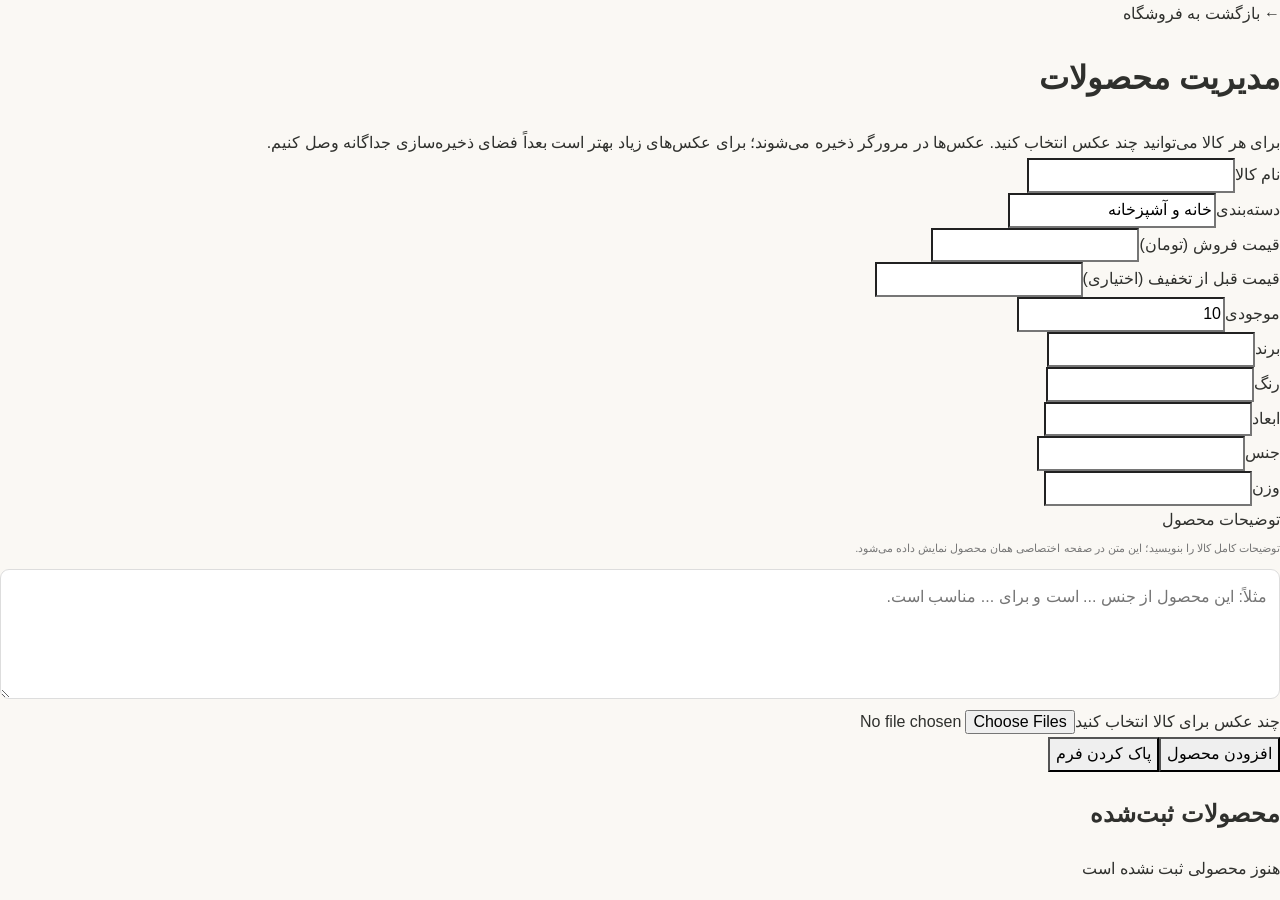
==== admin.html @ d9f8cd6d "Add files via upload" ====
<!doctype html><html lang="fa" dir="rtl"><head><meta charset="utf-8"><meta name="viewport" content="width=device-width,initial-scale=1"><title>مدیریت فروشگاه باران</title><link rel="stylesheet" href="style.css"></head><body><div class="admin-wrap"><div class="admin-card"><a href="index.html">← بازگشت به فروشگاه</a><h1>مدیریت محصولات</h1><div class="note">برای هر کالا می‌توانید چند عکس انتخاب کنید. عکس‌ها در مرورگر ذخیره می‌شوند؛ برای عکس‌های زیاد بهتر است بعداً فضای ذخیره‌سازی جداگانه وصل کنیم.</div><div class="form-grid"><div><label>نام کالا</label><input id="name"></div><div><label>دسته‌بندی</label><input id="cat" value="خانه و آشپزخانه"></div><div><label>قیمت فروش (تومان)</label><input id="price" inputmode="numeric"></div><div><label>قیمت قبل از تخفیف (اختیاری)</label><input id="oldPrice" inputmode="numeric"></div><div><label>موجودی</label><input id="stock" type="number" value="10"></div><div><label>برند</label><input id="brand"></div><div><label>رنگ</label><input id="color"></div><div><label>ابعاد</label><input id="dimensions"></div><div><label>جنس</label><input id="material"></div><div><label>وزن</label><input id="weight"></div></div><label>توضیحات محصول</label><div class="admin-help">توضیحات کامل کالا را بنویسید؛ این متن در صفحه اختصاصی همان محصول نمایش داده می‌شود.</div><textarea id="description" class="admin-textarea" placeholder="مثلاً: این محصول از جنس ... است و برای ... مناسب است."></textarea><label>چند عکس برای کالا انتخاب کنید</label><input id="images" type="file" accept="image/*" multiple onchange="previewImages()"><div id="preview" class="thumbs"></div><div class="admin-actions"><button class="admin-btn" onclick="addProduct()">افزودن محصول</button><button class="admin-btn secondary" onclick="clearForm()">پاک کردن فرم</button></div></div><div class="admin-card" style="margin-top:20px"><h2>محصولات ثبت‌شده</h2><div id="list" class="admin-list"></div></div></div><script>
const API_URL='https://baranplusss-api.ebtesamjaderani.workers.dev';
const API_VERSION='?v=20260917';
let products=[]; let selectedImages=[];
function apiProduct(x){return {id:x.id,name:x.name||'',cat:x.category||x.cat||'خانه و آشپزخانه',price:x.price||0,oldPrice:x.old_price||x.oldPrice||0,stock:Number(x.stock||0),brand:x.brand||'',color:x.color||'',dimensions:x.dimensions||'',material:x.material||'',weight:x.weight||'',description:x.description||'',images:Array.isArray(x.images)?x.images:(typeof x.images==='string'&&x.images?(()=>{try{return JSON.parse(x.images)}catch(e){return []}})():[])} }
async function loadProducts(){try{const r=await fetch(API_URL+'/api/products'+API_VERSION,{cache:'no-store'});const d=await r.json();if(!r.ok||!d.success)throw new Error(d.message||('HTTP '+r.status));products=(d.products||[]).map(apiProduct);renderList()}catch(e){products=JSON.parse(localStorage.getItem('baran_products')||'[]');renderList();alert('ارتباط با دیتابیس برقرار نشد؛ فعلاً اطلاعات محلی نمایش داده شد.')}}
function readFiles(files){selectedImages=[];let ps=[...files].map(f=>new Promise(r=>{let x=new FileReader();x.onload=()=>r(x.result);x.readAsDataURL(f)}));Promise.all(ps).then(a=>{selectedImages=a;previewImages()})}
function previewImages(){let files=document.querySelector('#images').files;if(files.length)readFiles(files);else document.querySelector('#preview').innerHTML=selectedImages.map(x=>`<img src="${x}" style="width:70px;height:70px;object-fit:contain;background:#f5f2ef;border-radius:8px">`).join('')}
async function addProduct(){let name=document.querySelector('#name').value.trim(),price=document.querySelector('#price').value.trim(),stock=document.querySelector('#stock').value;if(!name||!price)return alert('نام و قیمت را وارد کنید');let p={name,category:document.querySelector('#cat').value||'خانه و آشپزخانه',price,old_price:document.querySelector('#oldPrice').value,stock:Number(stock||0),brand:document.querySelector('#brand').value,color:document.querySelector('#color').value,dimensions:document.querySelector('#dimensions').value,material:document.querySelector('#material').value,weight:document.querySelector('#weight').value,description:document.querySelector('#description').value,images:selectedImages};try{const r=await fetch(API_URL+'/api/products'+API_VERSION,{method:'POST',cache:'no-store',headers:{'Content-Type':'application/json'},body:JSON.stringify(p)});const d=await r.json();if(!d.success)throw new Error(d.message||'خطا');clearForm();await loadProducts();alert('محصول با موفقیت در دیتابیس ذخیره شد')}catch(e){alert('ذخیره در دیتابیس انجام نشد: '+e.message)}}
function clearForm(){document.querySelectorAll('input,textarea').forEach(x=>{if(x.id!=='cat'&&x.id!=='stock'&&x.type!=='file')x.value=''});document.querySelector('#cat').value='خانه و آشپزخانه';document.querySelector('#stock').value=10;document.querySelector('#images').value='';selectedImages=[];document.querySelector('#preview').innerHTML=''}
function del(i){alert('حذف دائمی از دیتابیس را در مرحله مدیریت سفارش‌ها اضافه می‌کنیم. فعلاً محصول را حذف نکنید.')}
function renderList(){document.querySelector('#list').innerHTML=products.length?products.map((p,i)=>`<div class="admin-item"><div class="admin-item-info"><div class="admin-thumb">${p.images?.[0]?`<img src="${p.images[0]}">`:(p.emoji||'🛍️')}</div><div><b>${p.name}</b><br><small>${p.price} تومان · ${p.images?.length||0} عکس</small></div></div><button class="admin-btn danger" onclick="del(${i})">حذف</button></div>`).join(''):'هنوز محصولی ثبت نشده است'}
loadProducts();
</script>
</body></html>
---- style.css ----
*{box-sizing:border-box}html{scroll-behavior:smooth}body{margin:0;font-family:Tahoma,Arial,sans-serif;background:#faf8f4;color:#2f302d;line-height:1.8}button,input,textarea,select{font:inherit}button{cursor:pointer}a{text-decoration:none;color:inherit}.site-header{background:#fff;border-bottom:1px solid #e9e3da;position:sticky;top:0;z-index:20}.topline{background:#34352f;color:#fff;padding:7px 5%;display:flex;justify-content:space-between;font-size:12px}.shipping-top{display:flex;align-items:center;gap:12px;white-space:nowrap}.top-sep{opacity:.5}.header-main{max-width:1250px;margin:auto;padding:15px 24px;display:flex;align-items:center;gap:24px}.logo{display:flex;align-items:center;gap:10px;min-width:205px}.brand-logo{width:64px;height:64px;object-fit:cover;border-radius:50%;background:#fff;flex:0 0 64px}.logo-caption strong{display:block;font-size:20px;letter-spacing:.3px}.logo-caption small{display:block;color:#8b8175;font-size:11px}.person-icon,.cart-icon{width:28px;height:28px;border-radius:9px;display:grid;place-items:center;background:#f2ece4}.person-icon svg,.cart-icon svg{width:17px;height:17px;fill:none;stroke:#5e5a54;stroke-width:1.7;stroke-linecap:round;stroke-linejoin:round}.search{display:flex;flex:1;max-width:570px;background:#f5f2ed;border:1px solid #e4ddd3;border-radius:13px;overflow:hidden}.search input{flex:1;border:0;background:transparent;padding:11px 14px;outline:none}.search button{border:0;background:#b88755;color:#fff;padding:0 20px}.head-actions{display:flex;gap:8px}.account,.cart{border:1px solid #ded7ce;background:#fff;border-radius:11px;padding:9px 12px;color:#383832;display:flex;align-items:center;gap:7px}.account:hover,.cart:hover{border-color:#b88755}.count{background:#b88755;color:#fff;border-radius:50%;min-width:22px;height:22px;display:grid;place-items:center;font-size:11px}.main-nav{max-width:1250px;margin:auto;padding:0 24px 12px;display:flex;gap:24px;font-size:13px;color:#66635d}.main-nav a:hover{color:#9a693b}.hero-wrap{padding:28px 24px}.hero{max-width:1200px;margin:auto;min-height:330px;border-radius:25px;background:linear-gradient(120deg,#eee7dc,#f7f4ef);display:flex;align-items:center;justify-content:space-between;padding:45px 65px;overflow:hidden}.hero-copy{max-width:650px}.eyebrow,.heading span,.promo-card span{color:#9a693b;font-size:13px;font-weight:bold}.hero h1{font-size:38px;line-height:1.45;margin:8px 0 12px;color:#34342f}.hero h1 b{font-weight:800}.hero p{color:#706d67}.primary,.add{display:inline-block;border:0;border-radius:10px;background:#34352f;color:#fff;padding:11px 20px}.primary:hover,.add:hover{background:#9a693b}.hero-visual{width:330px;height:250px;display:grid;place-items:center}.hero-circle{width:215px;height:215px;border-radius:50%;background:#e1d3c2;display:grid;place-items:center;font-size:70px;position:relative;box-shadow:0 15px 40px #00000010}.hero-circle span{position:absolute;bottom:28px;font-size:18px;font-weight:bold;letter-spacing:4px;color:#655b50}.section{max-width:1200px;margin:0 auto;padding:35px 24px}.heading{display:flex;justify-content:space-between;align-items:end;margin-bottom:18px}.heading h2{margin:2px 0;font-size:26px}.heading>a,.view-all{color:#9a693b;border:0;background:none}.cat-grid{display:grid;grid-template-columns:repeat(7,1fr);gap:12px}.cat-grid button{background:#fff;border:1px solid #e9e2d9;border-radius:15px;padding:18px 8px;display:flex;flex-direction:column;align-items:center;gap:6px}.cat-grid button:hover{transform:translateY(-2px);border-color:#c6a27f}.cat-grid i{font-style:normal;font-size:28px}.cat-grid b{font-size:12px}.promo{display:grid;grid-template-columns:1fr 1fr;gap:16px}.promo-card{border-radius:20px;padding:25px 28px;display:flex;justify-content:space-between;align-items:center;min-height:155px}.promo-card.dark{background:#3b3c35;color:#fff}.promo-card.light{background:#e7dfd3}.promo-card h2{margin:4px 0;font-size:21px}.promo-card p{font-size:13px;margin:3px 0 8px}.promo-card a{font-size:13px;font-weight:bold}.promo-icon{font-size:55px}.toolbar{display:flex;justify-content:space-between;align-items:center;background:#fff;border:1px solid #eee7de;border-radius:13px;padding:10px 14px;margin-bottom:16px;font-size:12px;color:#777}.toolbar button{border:0;background:transparent;color:#777;margin-right:8px}.products{display:grid;grid-template-columns:repeat(4,1fr);gap:17px}.product{background:#fff;border:1px solid #eee7de;border-radius:16px;overflow:hidden;transition:.2s}.product:hover{transform:translateY(-3px);box-shadow:0 12px 30px #0000000c}.pic{height:245px;background:#f6f3ee;position:relative;display:grid;place-items:center;overflow:hidden}.pic img{width:100%;height:100%;object-fit:contain}.pic-fallback{font-size:75px}.badge{position:absolute;top:11px;right:11px;background:#34352f;color:#fff;border-radius:8px;padding:3px 8px;font-size:10px;z-index:2}.heart{position:absolute;left:10px;top:10px;border:0;background:#fff;border-radius:50%;width:34px;height:34px;z-index:2;font-size:20px;color:#777}.dots{position:absolute;bottom:8px;left:50%;transform:translateX(-50%);display:flex;gap:4px}.dots i{width:6px;height:6px;border-radius:50%;background:#ccc}.dots i.active{background:#8c6a4b}.product-body{padding:13px}.product-cat{font-size:10px;color:#9a693b}.product h3{font-size:15px;margin:4px 0 8px;white-space:nowrap;overflow:hidden;text-overflow:ellipsis}.price-row{display:flex;align-items:center;justify-content:space-between;gap:8px}.price{font-size:17px;font-weight:bold}.price small,.old-price{font-size:10px;font-weight:normal;color:#777}.old-price{text-decoration:line-through}.discount{background:#eee5da;color:#765333;border-radius:7px;padding:2px 7px;font-size:11px}.stock{font-size:10px;color:#6d7a65;margin:4px 0 8px}.product .add{width:100%;padding:9px;font-size:12px}.empty-products{grid-column:1/-1;background:#fff;border:1px dashed #d9d0c5;padding:35px;text-align:center;border-radius:15px}.trust-strip{display:grid;grid-template-columns:repeat(4,1fr);gap:12px}.trust-strip>div{background:#fff;border:1px solid #eee7de;border-radius:14px;padding:15px;display:grid;grid-template-columns:38px 1fr;column-gap:8px}.trust-strip span{grid-row:1/3;font-size:24px}.trust-strip small{color:#888;font-size:10px}.shipping-grid{display:grid;grid-template-columns:repeat(3,1fr);gap:15px}.shipping-grid>div{background:#fff;border:1px solid #eee7de;border-radius:14px;padding:18px}.shipping-grid b,.shipping-grid small{display:block}.shipping-grid small{color:#777;font-size:12px}footer{background:#34352f;color:#fff;padding:45px max(24px,calc((100% - 1200px)/2));display:grid;grid-template-columns:1.5fr 1fr 1.3fr 1fr;gap:35px}footer .logo-caption small{color:#c8c0b5}footer p,footer a{font-size:12px;color:#d5d0c8}footer h3{font-size:15px;margin-top:0}.trust #enamad-seal{background:#fff;border-radius:10px;padding:8px;display:inline-block}.trust #enamad-seal img{width:100px;height:auto;display:block}.modal{position:fixed;inset:0;background:#0008;display:none;align-items:center;justify-content:center;padding:18px;z-index:100}.modal.open{display:flex}.modal-card{background:#fff;border-radius:18px;width:min(820px,100%);max-height:90vh;overflow:auto;padding:25px;position:relative}.close{position:absolute;left:16px;top:14px;border:0;background:#f2eee8;width:34px;height:34px;border-radius:50%}.account-form,.checkout-form{width:min(470px,100%)}.account-form input,.checkout-form input,.checkout-form textarea,.checkout-form select{display:block;width:100%;border:1px solid #ddd5cb;border-radius:10px;padding:10px;margin:9px 0;outline:none}.account-form button:not(.close),.checkout-form button:not(.close){width:100%;border:0;background:#34352f;color:#fff;border-radius:10px;padding:11px;margin-top:6px}.account-note{font-size:11px;color:#777}.cart-item{display:flex;justify-content:space-between;align-items:center;border-bottom:1px solid #eee;padding:12px 0}.qty button{border:1px solid #ddd;background:#fff;border-radius:6px}.cart-total{font-weight:bold;margin:18px 0}.product-detail-card{width:100%;background:#fff;border:1px solid #eee7de;border-radius:18px;padding:28px;box-shadow:0 8px 28px #00000008}.detail-grid{display:grid;grid-template-columns:minmax(0,1.08fr) minmax(0,1fr);gap:35px;align-items:start}.gallery-main{height:430px;background:#f6f3ee;border-radius:15px;display:grid;place-items:center;position:relative;overflow:hidden}.gallery-main img{max-width:100%;max-height:100%;object-fit:contain}.gallery-arrow{background:#fff;box-shadow:0 4px 14px #0002;color:#34352f;font-size:22px;display:grid;place-items:center}.product-detail-card h1{word-break:break-word}.product-detail-card .price-row{align-items:flex-start}.product-detail-card hr{border:0;border-top:1px solid #e7e0d7;margin:10px 0}.product-detail-card .add{cursor:pointer}.product-detail-card .add:disabled{opacity:.5;cursor:not-allowed}.back-link{color:#9a693b;font-size:13px}.cart-layout{display:grid;grid-template-columns:minmax(0,1.5fr) minmax(280px,.7fr);gap:20px}.cart-list{display:flex;flex-direction:column;gap:12px}.cart-card{background:#fff;border:1px solid #eee7de;border-radius:16px;padding:14px;display:grid;grid-template-columns:150px 1fr;gap:18px}.cart-photo{height:150px;background:#f6f3ee;border-radius:12px;display:grid;place-items:center;overflow:hidden}.cart-photo img{width:100%;height:100%;object-fit:contain}.cart-photo span{font-size:55px}.cart-info h2{font-size:17px;margin:3px 0 7px}.cart-price{font-weight:bold;font-size:16px;margin-bottom:12px}.qty{display:flex;align-items:center;gap:14px}.qty button{width:30px;height:30px;border:1px solid #ddd5cb;background:#fff;border-radius:7px}.remove-btn{border:0;background:none;color:#9a5f4d;font-size:11px;padding:8px 0}.cart-summary{background:#fff;border:1px solid #eee7de;border-radius:16px;padding:20px;height:max-content;position:sticky;top:120px}.cart-summary>div{display:flex;justify-content:space-between;padding:12px 0;border-bottom:1px solid #eee7de;font-size:13px}.cart-summary .summary-total{font-size:16px;border-bottom:0}.checkout-btn{width:100%;margin-top:10px}.cart-summary p{font-size:11px;color:#777}.cart-empty{background:#fff;border:1px solid #eee7de;border-radius:18px;text-align:center;padding:55px 20px}.cart-empty-icon{font-size:55px;margin-bottom:8px}.toast{display:none;position:fixed;bottom:20px;right:20px;background:#34352f;color:#fff;padding:11px 17px;border-radius:10px;z-index:200;font-size:12px}
@media(max-width:900px){.header-main{flex-wrap:wrap}.search{order:3;max-width:none;flex-basis:100%}.cat-grid{grid-template-columns:repeat(4,1fr)}.products{grid-template-columns:repeat(3,1fr)}footer{grid-template-columns:1fr 1fr}.hero{padding:35px}.hero-visual{width:250px}}
@media(max-width:600px){.cart-layout{grid-template-columns:1fr}.cart-summary{position:static}.cart-card{grid-template-columns:95px 1fr;gap:12px}.cart-photo{height:95px}.cart-info h2{font-size:14px}.cart-price{font-size:14px}.cart-page{padding-top:25px}.product-detail-card{padding:16px;border-radius:14px}.detail-grid{grid-template-columns:1fr;gap:20px}.gallery-main{height:300px}.product-detail-card h1{font-size:22px!important}.product-detail-card .price{font-size:20px!important}.topline{display:none}.header-main{padding:12px 14px}.logo{min-width:0}.logo-caption strong{font-size:18px}.logo-caption small{font-size:9px}.head-actions{margin-right:auto}.account span:last-child,.cart span:not(.cart-icon){display:none}.main-nav{overflow:auto;white-space:nowrap;padding:0 14px 10px;gap:18px}.hero-wrap{padding:14px}.hero{padding:28px 20px;min-height:280px}.hero h1{font-size:27px}.hero-visual{display:none}.section{padding:28px 14px}.cat-grid{grid-template-columns:repeat(3,1fr)}.promo{grid-template-columns:1fr}.products{grid-template-columns:repeat(2,1fr);gap:10px}.pic{height:180px}.product-body{padding:10px}.product h3{font-size:13px}.price{font-size:14px}.trust-strip{grid-template-columns:1fr 1fr}.shipping-grid{grid-template-columns:1fr}footer{grid-template-columns:1fr;padding:35px 20px}}

.description-box{background:#fff;border:1px solid #eee7de;border-radius:14px;padding:18px 20px;margin:18px 0 12px;line-height:2;font-size:13px}.description-box h2{font-size:18px;margin:0 0 8px;color:#34352f}.description-box p{margin:0;color:#5f5b55;white-space:pre-line}.specs-box{background:#faf8f4;border-radius:14px;padding:18px 20px;margin:12px 0 20px}.specs-box h2{font-size:18px;margin:0 0 10px}.spec-row{display:flex;justify-content:space-between;gap:20px;padding:7px 0;border-bottom:1px solid #e9e1d7;font-size:12px}.spec-row:last-child{border-bottom:0}.spec-row span:first-child{color:#777}.spec-row span:last-child{font-weight:bold}.admin-help{font-size:11px;color:#777;margin:4px 0 10px}.admin-textarea{width:100%;min-height:130px;border:1px solid #ddd;border-radius:9px;padding:12px;line-height:1.9;resize:vertical}

/* Cross-browser layout normalization */
html,body{width:100%;min-width:0}
body{-webkit-text-size-adjust:100%;text-rendering:optimizeLegibility}
img{display:block;max-width:100%;border:0}
button,input,textarea,select{box-sizing:border-box;-webkit-appearance:none;appearance:none}
.search{min-width:0}
.search input{min-width:0;width:100%;font-size:13px;line-height:1.5}
.search input::placeholder{opacity:1;white-space:nowrap}
.search button{flex:0 0 auto;white-space:nowrap}
.logo{flex:0 0 auto}
.brand-logo{width:52px;height:52px;flex:0 0 52px;object-fit:contain;border-radius:0;background:transparent}
footer>div>a:not(.logo){display:block;margin:0 0 9px;line-height:1.8}
footer .footer-logo{margin-bottom:12px}
#enamad-seal{min-width:120px;min-height:90px;display:flex;align-items:center;justify-content:center}
#enamad-seal a{display:block;line-height:0}
#enamad-seal img{width:100px!important;height:100px!important;max-width:100px!important;object-fit:contain;background:#fff}
.enamad-fallback{font-size:10px;color:#666;text-align:center;line-height:1.7}
.pic{height:auto!important;aspect-ratio:1 / 1;min-height:0}
.pic img{width:92%;height:92%;max-width:92%;max-height:92%;object-fit:contain}
.product-body{min-width:0}
.product h3{line-height:1.7}
@media(max-width:900px){.header-main{gap:14px}.logo{min-width:0}.search{flex:1;min-width:220px}}
@media(max-width:600px){.brand-logo{width:46px;height:46px;flex-basis:46px}.logo-caption strong{font-size:17px}.search{min-width:0;flex-basis:100%}.search input{font-size:12px}.search button{padding:0 14px}.pic{aspect-ratio:1/1;height:auto!important}.pic img{width:90%;height:90%}}

/* === Final cross-browser layout fixes === */
html, body { width:100%; max-width:100%; overflow-x:hidden; }
body { -webkit-text-size-adjust:100%; text-size-adjust:100%; }

/* Header: fixed, compact logo area so the logo can never occupy half the page */
.header-main{
  width:100%;
  max-width:1250px;
  margin:0 auto;
  padding:10px 20px;
  display:grid;
  grid-template-columns:210px minmax(260px,1fr) auto;
  align-items:center;
  gap:18px;
}
.logo{
  width:210px;
  min-width:0;
  max-width:210px;
  height:58px;
  display:flex;
  align-items:center;
  overflow:hidden;
}
.brand-logo{
  display:block !important;
  width:52px !important;
  height:52px !important;
  min-width:52px !important;
  max-width:52px !important;
  min-height:52px !important;
  max-height:52px !important;
  flex:0 0 52px !important;
  object-fit:contain !important;
  border-radius:0 !important;
  margin:0 !important;
  padding:0 !important;
}
.logo-caption{min-width:0; overflow:hidden; white-space:nowrap;}
.logo-caption strong{font-size:19px; line-height:1.3;}
.logo-caption small{font-size:10px; line-height:1.5;}

/* Search box: fixed button width + safe flex sizing for Firefox/Chrome */
.search{
  width:100%;
  min-width:0 !important;
  max-width:none;
  height:46px;
  display:flex;
  align-items:stretch;
  direction:rtl;
  overflow:hidden;
}
.search input{
  display:block;
  flex:1 1 auto;
  min-width:0 !important;
  width:0;
  height:44px;
  padding:0 14px !important;
  border:0;
  outline:0;
  line-height:44px;
  font-size:13px;
  text-overflow:ellipsis;
  white-space:nowrap;
  direction:rtl;
}
.search input::-webkit-search-cancel-button{display:none;}
.search button{
  display:flex;
  align-items:center;
  justify-content:center;
  flex:0 0 78px !important;
  width:78px !important;
  min-width:78px !important;
  max-width:78px !important;
  height:44px;
  padding:0 !important;
  white-space:nowrap !important;
  overflow:visible !important;
  border:0;
}
.head-actions{min-width:max-content; display:flex; align-items:center; gap:8px;}
.account,.cart{white-space:nowrap;}

/* Navigation never forces the page wider */
.main-nav{width:100%; overflow-x:auto; overflow-y:hidden; white-space:nowrap; scrollbar-width:thin;}

/* Product pictures: identical square frames in all modern browsers */
.pic{
  width:100% !important;
  height:auto !important;
  aspect-ratio:1 / 1 !important;
  min-height:0 !important;
  max-height:none !important;
  display:grid !important;
  place-items:center !important;
  overflow:hidden !important;
}
.pic img{
  display:block !important;
  width:88% !important;
  height:88% !important;
  max-width:88% !important;
  max-height:88% !important;
  object-fit:contain !important;
}

/* Quick access links: always separated, including Firefox */
footer > div:nth-child(2){
  display:flex !important;
  flex-direction:column !important;
  align-items:flex-start !important;
  gap:10px !important;
}
footer > div:nth-child(2) h3{margin:0 0 2px !important;}
footer > div:nth-child(2) a{
  display:block !important;
  width:max-content;
  max-width:100%;
  margin:0 !important;
  padding:0 !important;
  line-height:1.8 !important;
  white-space:nowrap;
}

/* Stable Enamad area. The external seal can be blocked by browser privacy/network,
   so the text fallback is always available and the box never changes size. */
#enamad-seal{
  width:120px !important;
  min-width:120px !important;
  height:112px !important;
  min-height:112px !important;
  display:flex !important;
  align-items:center !important;
  justify-content:center !important;
  padding:6px !important;
  overflow:hidden !important;
}
#enamad-seal a{display:flex !important; width:100%; height:100%; align-items:center; justify-content:center;}
#enamad-seal img{width:96px !important;height:96px !important;max-width:96px !important;object-fit:contain !important;}
.enamad-fallback{display:block; width:100%; font-size:10px; line-height:1.7; text-align:center; color:#555;}

@media (max-width:900px){
  .header-main{grid-template-columns:190px minmax(220px,1fr); gap:12px;}
  .head-actions{grid-column:1 / -1; grid-row:3; justify-content:flex-start;}
  .logo{width:190px;max-width:190px;}
  .search{grid-column:2; grid-row:1;}
}
@media (max-width:600px){
  .header-main{display:grid; grid-template-columns:minmax(0,1fr) auto; gap:9px; padding:9px 12px;}
  .logo{width:100%;max-width:100%;height:50px;}
  .brand-logo{width:44px !important;height:44px !important;min-width:44px !important;max-width:44px !important;min-height:44px !important;max-height:44px !important;flex-basis:44px !important;}
  .logo-caption strong{font-size:16px;}
  .logo-caption small{font-size:9px;}
  .head-actions{grid-column:2;grid-row:1; margin:0;}
  .search{grid-column:1 / -1;grid-row:2;height:44px;}
  .search input{height:42px;line-height:42px;font-size:12px;padding:0 10px !important;}
  .search button{height:42px;flex-basis:70px !important;width:70px !important;min-width:70px !important;max-width:70px !important;font-size:12px;}
  .account,.cart{padding:7px 8px;}
  .person-icon,.cart-icon{width:26px;height:26px;}
  .main-nav{padding:0 12px 9px;}
  footer > div:nth-child(2){gap:9px !important;}
}


/* Final cross-browser polish */
.site-header{overflow:visible}
.header-main{min-width:0}
.logo{height:58px !important;max-height:58px !important;overflow:hidden !important}
.brand-logo{width:48px !important;height:48px !important;max-width:48px !important;max-height:48px !important;min-width:48px !important;min-height:48px !important;object-fit:contain !important;object-position:center !important}
.search input{font-family:Tahoma,Arial,sans-serif !important;overflow:hidden !important;text-overflow:ellipsis !important;white-space:nowrap !important}
.search input::placeholder{font-size:12px !important;opacity:1 !important}
.quick-links{display:flex !important;flex-direction:column !important;align-items:flex-start !important;gap:11px !important}
.quick-links a{display:block !important;margin:0 !important;padding:0 !important;line-height:1.9 !important;white-space:nowrap !important}
.heart{transition:all .15s ease;border:1px solid #e6dfd6 !important;display:grid !important;place-items:center !important;line-height:1 !important}
.heart.active{color:#a45d52 !important;background:#fff5f3 !important;border-color:#e6c9c3 !important}
.detail-heart{position:absolute;top:14px;left:14px;width:42px;height:42px;border-radius:50%;border:1px solid #e6dfd6;background:#fff;color:#777;font-size:23px;z-index:4;box-shadow:0 3px 12px #00000012}
.detail-heart.active{color:#a45d52;background:#fff5f3;border-color:#e6c9c3}
.field-label{display:block;font-size:11px;color:#555;margin-top:7px}
.gallery-main{height:430px !important;background:#f6f3ee;border-radius:15px;display:grid;place-items:center;position:relative;overflow:hidden}
.gallery-main img{width:100% !important;height:100% !important;max-width:100% !important;max-height:100% !important;object-fit:contain !important}
@media(max-width:900px){
  .header-main{grid-template-columns:180px minmax(0,1fr) auto !important;gap:10px !important}
  .logo{width:180px !important;max-width:180px !important}
  .brand-logo{width:46px !important;height:46px !important;max-width:46px !important;max-height:46px !important;min-width:46px !important;min-height:46px !important}
  .search{min-width:0 !important}
}
@media(max-width:600px){
  .header-main{grid-template-columns:minmax(0,1fr) auto !important;grid-template-rows:auto auto !important}
  .logo{width:100% !important;max-width:100% !important;height:48px !important}
  .brand-logo{width:42px !important;height:42px !important;max-width:42px !important;max-height:42px !important;min-width:42px !important;min-height:42px !important}
  .search{grid-column:1 / -1 !important;grid-row:2 !important}
  .search input{font-size:12px !important}
  .gallery-main{height:300px !important}
}
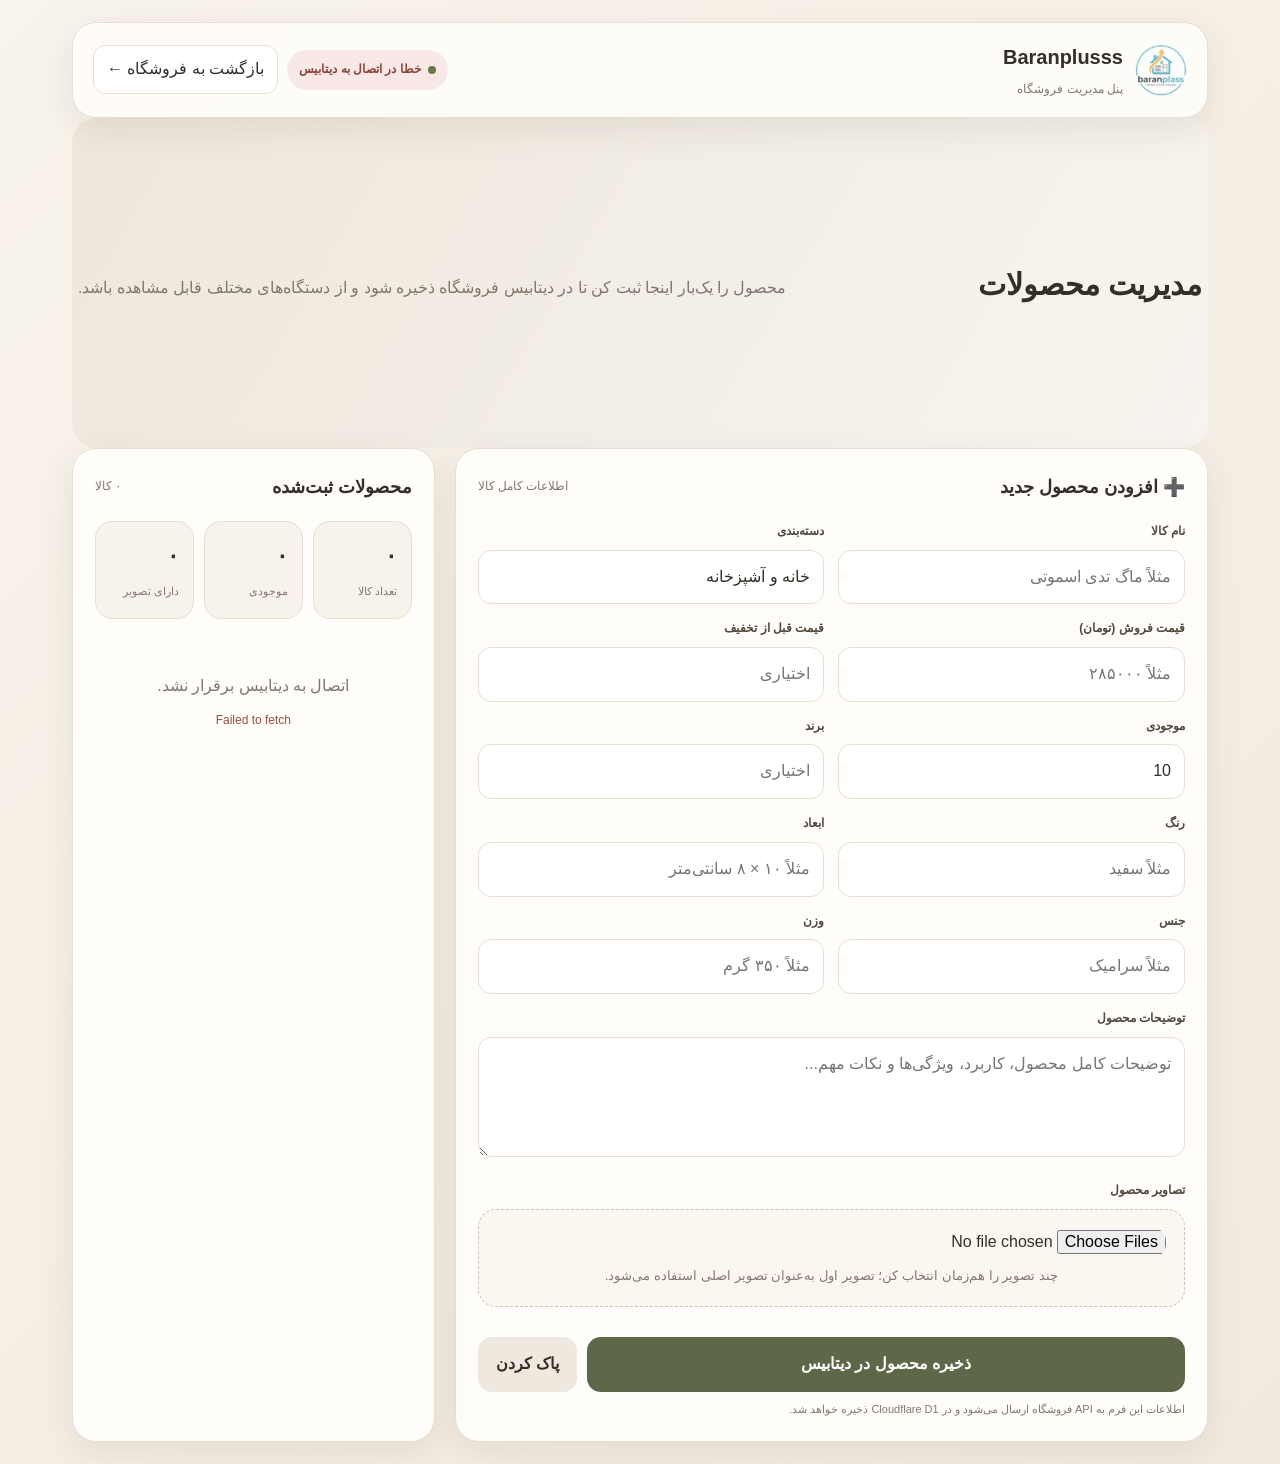
==== commit 43cdf550: "Add files via upload" ====
--- a/admin.html
+++ b/admin.html
@@ -1,15 +1,61 @@
-<!doctype html><html lang="fa" dir="rtl"><head><meta charset="utf-8"><meta name="viewport" content="width=device-width,initial-scale=1"><title>مدیریت فروشگاه باران</title><link rel="stylesheet" href="style.css"></head><body><div class="admin-wrap"><div class="admin-card"><a href="index.html">← بازگشت به فروشگاه</a><h1>مدیریت محصولات</h1><div class="note">برای هر کالا می‌توانید چند عکس انتخاب کنید. عکس‌ها در مرورگر ذخیره می‌شوند؛ برای عکس‌های زیاد بهتر است بعداً فضای ذخیره‌سازی جداگانه وصل کنیم.</div><div class="form-grid"><div><label>نام کالا</label><input id="name"></div><div><label>دسته‌بندی</label><input id="cat" value="خانه و آشپزخانه"></div><div><label>قیمت فروش (تومان)</label><input id="price" inputmode="numeric"></div><div><label>قیمت قبل از تخفیف (اختیاری)</label><input id="oldPrice" inputmode="numeric"></div><div><label>موجودی</label><input id="stock" type="number" value="10"></div><div><label>برند</label><input id="brand"></div><div><label>رنگ</label><input id="color"></div><div><label>ابعاد</label><input id="dimensions"></div><div><label>جنس</label><input id="material"></div><div><label>وزن</label><input id="weight"></div></div><label>توضیحات محصول</label><div class="admin-help">توضیحات کامل کالا را بنویسید؛ این متن در صفحه اختصاصی همان محصول نمایش داده می‌شود.</div><textarea id="description" class="admin-textarea" placeholder="مثلاً: این محصول از جنس ... است و برای ... مناسب است."></textarea><label>چند عکس برای کالا انتخاب کنید</label><input id="images" type="file" accept="image/*" multiple onchange="previewImages()"><div id="preview" class="thumbs"></div><div class="admin-actions"><button class="admin-btn" onclick="addProduct()">افزودن محصول</button><button class="admin-btn secondary" onclick="clearForm()">پاک کردن فرم</button></div></div><div class="admin-card" style="margin-top:20px"><h2>محصولات ثبت‌شده</h2><div id="list" class="admin-list"></div></div></div><script>
-const API_URL='https://baranplusss-api.ebtesamjaderani.workers.dev';
-const API_VERSION='?v=20260917';
-let products=[]; let selectedImages=[];
-function apiProduct(x){return {id:x.id,name:x.name||'',cat:x.category||x.cat||'خانه و آشپزخانه',price:x.price||0,oldPrice:x.old_price||x.oldPrice||0,stock:Number(x.stock||0),brand:x.brand||'',color:x.color||'',dimensions:x.dimensions||'',material:x.material||'',weight:x.weight||'',description:x.description||'',images:Array.isArray(x.images)?x.images:(typeof x.images==='string'&&x.images?(()=>{try{return JSON.parse(x.images)}catch(e){return []}})():[])} }
-async function loadProducts(){try{const r=await fetch(API_URL+'/api/products'+API_VERSION,{cache:'no-store'});const d=await r.json();if(!r.ok||!d.success)throw new Error(d.message||('HTTP '+r.status));products=(d.products||[]).map(apiProduct);renderList()}catch(e){products=JSON.parse(localStorage.getItem('baran_products')||'[]');renderList();alert('ارتباط با دیتابیس برقرار نشد؛ فعلاً اطلاعات محلی نمایش داده شد.')}}
-function readFiles(files){selectedImages=[];let ps=[...files].map(f=>new Promise(r=>{let x=new FileReader();x.onload=()=>r(x.result);x.readAsDataURL(f)}));Promise.all(ps).then(a=>{selectedImages=a;previewImages()})}
-function previewImages(){let files=document.querySelector('#images').files;if(files.length)readFiles(files);else document.querySelector('#preview').innerHTML=selectedImages.map(x=>`<img src="${x}" style="width:70px;height:70px;object-fit:contain;background:#f5f2ef;border-radius:8px">`).join('')}
-async function addProduct(){let name=document.querySelector('#name').value.trim(),price=document.querySelector('#price').value.trim(),stock=document.querySelector('#stock').value;if(!name||!price)return alert('نام و قیمت را وارد کنید');let p={name,category:document.querySelector('#cat').value||'خانه و آشپزخانه',price,old_price:document.querySelector('#oldPrice').value,stock:Number(stock||0),brand:document.querySelector('#brand').value,color:document.querySelector('#color').value,dimensions:document.querySelector('#dimensions').value,material:document.querySelector('#material').value,weight:document.querySelector('#weight').value,description:document.querySelector('#description').value,images:selectedImages};try{const r=await fetch(API_URL+'/api/products'+API_VERSION,{method:'POST',cache:'no-store',headers:{'Content-Type':'application/json'},body:JSON.stringify(p)});const d=await r.json();if(!d.success)throw new Error(d.message||'خطا');clearForm();await loadProducts();alert('محصول با موفقیت در دیتابیس ذخیره شد')}catch(e){alert('ذخیره در دیتابیس انجام نشد: '+e.message)}}
-function clearForm(){document.querySelectorAll('input,textarea').forEach(x=>{if(x.id!=='cat'&&x.id!=='stock'&&x.type!=='file')x.value=''});document.querySelector('#cat').value='خانه و آشپزخانه';document.querySelector('#stock').value=10;document.querySelector('#images').value='';selectedImages=[];document.querySelector('#preview').innerHTML=''}
-function del(i){alert('حذف دائمی از دیتابیس را در مرحله مدیریت سفارش‌ها اضافه می‌کنیم. فعلاً محصول را حذف نکنید.')}
-function renderList(){document.querySelector('#list').innerHTML=products.length?products.map((p,i)=>`<div class="admin-item"><div class="admin-item-info"><div class="admin-thumb">${p.images?.[0]?`<img src="${p.images[0]}">`:(p.emoji||'🛍️')}</div><div><b>${p.name}</b><br><small>${p.price} تومان · ${p.images?.length||0} عکس</small></div></div><button class="admin-btn danger" onclick="del(${i})">حذف</button></div>`).join(''):'هنوز محصولی ثبت نشده است'}
+<!doctype html>
+<html lang="fa" dir="rtl">
+<head>
+<meta charset="utf-8"><meta name="viewport" content="width=device-width,initial-scale=1">
+<title>پنل مدیریت | Baranplusss</title>
+<link rel="stylesheet" href="style.css">
+<style>
+:root{--cream:#f7f2e9;--card:#fffdf9;--ink:#332e27;--muted:#81786d;--olive:#5f6749;--olive2:#7c8460;--line:#e8dfd2;--danger:#9b4d43;--shadow:0 12px 35px rgba(67,53,37,.09)}
+*{box-sizing:border-box}body{margin:0;background:linear-gradient(135deg,#f8f3eb,#f2eadf);color:var(--ink);font-family:Tahoma,"Vazirmatn",Arial,sans-serif}.admin-page{max-width:1180px;margin:auto;padding:22px}.topbar{background:rgba(255,253,249,.94);border:1px solid var(--line);border-radius:24px;padding:16px 20px;display:flex;align-items:center;justify-content:space-between;gap:15px;box-shadow:var(--shadow);position:sticky;top:12px;z-index:5}.brand{display:flex;align-items:center;gap:12px}.brand img{width:52px;height:52px;object-fit:cover;border-radius:15px}.brand h1{font-size:20px;margin:0}.brand p{margin:4px 0 0;color:var(--muted);font-size:12px}.top-actions{display:flex;gap:9px;align-items:center;flex-wrap:wrap}.pill{display:inline-flex;align-items:center;gap:7px;padding:9px 12px;border-radius:999px;background:#eef1e7;color:#4e5a3a;font-size:12px;font-weight:bold}.dot{width:8px;height:8px;background:#687a45;border-radius:50%;display:inline-block}.back{color:var(--ink);text-decoration:none;border:1px solid var(--line);padding:9px 13px;border-radius:12px;background:#fff}.hero{padding:30px 6px 18px}.hero h2{font-size:30px;margin:0 0 8px}.hero p{margin:0;color:var(--muted)}.grid{display:grid;grid-template-columns:minmax(0,1.35fr) minmax(300px,.65fr);gap:20px}.card{background:var(--card);border:1px solid var(--line);border-radius:24px;padding:22px;box-shadow:var(--shadow)}.card-title{display:flex;justify-content:space-between;align-items:center;gap:10px;margin-bottom:18px}.card-title h3{margin:0;font-size:18px}.card-title span{font-size:12px;color:var(--muted)}.fields{display:grid;grid-template-columns:repeat(2,minmax(0,1fr));gap:14px}.field.full{grid-column:1/-1}label{display:block;font-size:12px;font-weight:bold;margin:0 0 7px;color:#51483e}input,textarea,select{width:100%;border:1px solid var(--line);background:#fff;border-radius:13px;padding:12px 13px;color:var(--ink);font:inherit;outline:none;transition:.2s}input:focus,textarea:focus,select:focus{border-color:#aeb79a;box-shadow:0 0 0 3px rgba(124,132,96,.11)}textarea{min-height:120px;resize:vertical}.upload{border:1.5px dashed #cfc3b3;background:#fbf7f0;border-radius:18px;padding:18px;text-align:center}.upload input{border:0;background:transparent;padding:0}.upload small{display:block;color:var(--muted);margin-top:7px}.thumbs{display:grid;grid-template-columns:repeat(auto-fill,minmax(85px,1fr));gap:9px;margin-top:12px}.thumb{position:relative;aspect-ratio:1;border-radius:13px;overflow:hidden;border:1px solid var(--line);background:#f6f1e9}.thumb img{width:100%;height:100%;object-fit:contain}.remove-thumb{position:absolute;top:5px;left:5px;border:0;background:rgba(45,38,31,.75);color:#fff;width:24px;height:24px;border-radius:50%;cursor:pointer}.actions{display:flex;gap:10px;margin-top:18px}.btn{border:0;border-radius:14px;padding:13px 18px;font:inherit;font-weight:bold;cursor:pointer}.primary{background:var(--olive);color:#fff;flex:1}.secondary{background:#eee8de;color:var(--ink)}.stats{display:grid;grid-template-columns:repeat(3,1fr);gap:10px;margin-bottom:18px}.stat{background:#f8f3ea;border:1px solid var(--line);border-radius:17px;padding:14px}.stat b{font-size:22px;display:block}.stat span{font-size:11px;color:var(--muted)}.list{display:grid;gap:10px;max-height:650px;overflow:auto}.item{display:flex;align-items:center;gap:12px;border:1px solid var(--line);border-radius:17px;padding:10px;background:#fff}.thumb-small{width:62px;height:62px;border-radius:13px;background:#f5f0e8;display:grid;place-items:center;overflow:hidden;flex:none}.thumb-small img{width:100%;height:100%;object-fit:contain}.item-info{min-width:0;flex:1}.item-info b{display:block;white-space:nowrap;overflow:hidden;text-overflow:ellipsis;font-size:13px}.item-info small{display:block;color:var(--muted);margin-top:5px;font-size:11px}.empty{padding:35px 10px;text-align:center;color:var(--muted)}.toast{position:fixed;bottom:22px;left:50%;transform:translateX(-50%);background:#332e27;color:#fff;padding:13px 18px;border-radius:14px;box-shadow:0 12px 30px rgba(0,0,0,.18);display:none;z-index:20}.error{color:var(--danger);font-size:12px;margin-top:9px}.note{font-size:11px;color:var(--muted);line-height:1.8;margin-top:8px}@media(max-width:850px){.grid{grid-template-columns:1fr}.topbar{position:static}.hero h2{font-size:25px}}@media(max-width:600px){.admin-page{padding:12px}.topbar{border-radius:18px;padding:12px}.brand img{width:44px;height:44px}.fields{grid-template-columns:1fr}.field.full{grid-column:auto}.card{padding:16px;border-radius:19px}.stats{grid-template-columns:1fr 1fr}.top-actions{justify-content:flex-end}.back{font-size:11px}}
+</style>
+</head>
+<body>
+<div class="admin-page">
+<header class="topbar">
+  <div class="brand"><img src="logo-baranplusss.jpg" alt="Baranplusss"><div><h1>Baranplusss</h1><p>پنل مدیریت فروشگاه</p></div></div>
+  <div class="top-actions"><span class="pill"><i class="dot"></i><span id="status">در حال بررسی اتصال...</span></span><a class="back" href="index.html">بازگشت به فروشگاه ←</a></div>
+</header>
+<section class="hero"><h2>مدیریت محصولات</h2><p>محصول را یک‌بار اینجا ثبت کن تا در دیتابیس فروشگاه ذخیره شود و از دستگاه‌های مختلف قابل مشاهده باشد.</p></section>
+<div class="grid">
+<main class="card">
+  <div class="card-title"><h3>➕ افزودن محصول جدید</h3><span>اطلاعات کامل کالا</span></div>
+  <div class="fields">
+    <div class="field"><label>نام کالا</label><input id="name" placeholder="مثلاً ماگ تدی اسموتی"></div>
+    <div class="field"><label>دسته‌بندی</label><select id="cat"><option>خانه و آشپزخانه</option><option>ابزار آشپزخانه</option><option>فلاسک و ماگ</option><option>بانکه و ظروف نگهدارنده</option><option>پلاسکو</option><option>قاشق و چنگال</option></select></div>
+    <div class="field"><label>قیمت فروش (تومان)</label><input id="price" inputmode="numeric" placeholder="مثلاً ۲۸۵۰۰۰"></div>
+    <div class="field"><label>قیمت قبل از تخفیف</label><input id="oldPrice" inputmode="numeric" placeholder="اختیاری"></div>
+    <div class="field"><label>موجودی</label><input id="stock" type="number" value="10" min="0"></div>
+    <div class="field"><label>برند</label><input id="brand" placeholder="اختیاری"></div>
+    <div class="field"><label>رنگ</label><input id="color" placeholder="مثلاً سفید"></div>
+    <div class="field"><label>ابعاد</label><input id="dimensions" placeholder="مثلاً ۱۰ × ۸ سانتی‌متر"></div>
+    <div class="field"><label>جنس</label><input id="material" placeholder="مثلاً سرامیک"></div>
+    <div class="field"><label>وزن</label><input id="weight" placeholder="مثلاً ۳۵۰ گرم"></div>
+    <div class="field full"><label>توضیحات محصول</label><textarea id="description" placeholder="توضیحات کامل محصول، کاربرد، ویژگی‌ها و نکات مهم..."></textarea></div>
+    <div class="field full"><label>تصاویر محصول</label><div class="upload"><input id="images" type="file" accept="image/*" multiple><small>چند تصویر را هم‌زمان انتخاب کن؛ تصویر اول به‌عنوان تصویر اصلی استفاده می‌شود.</small></div><div id="preview" class="thumbs"></div></div>
+  </div>
+  <div class="actions"><button class="btn primary" id="saveBtn" onclick="addProduct()">ذخیره محصول در دیتابیس</button><button class="btn secondary" onclick="clearForm()">پاک کردن</button></div>
+  <div class="note">اطلاعات این فرم به API فروشگاه ارسال می‌شود و در Cloudflare D1 ذخیره خواهد شد.</div>
+</main>
+<aside class="card">
+  <div class="card-title"><h3>محصولات ثبت‌شده</h3><span id="countLabel">۰ کالا</span></div>
+  <div class="stats"><div class="stat"><b id="count">۰</b><span>تعداد کالا</span></div><div class="stat"><b id="stockTotal">۰</b><span>موجودی</span></div><div class="stat"><b id="withImage">۰</b><span>دارای تصویر</span></div></div>
+  <div id="list" class="list"><div class="empty">در حال دریافت محصولات...</div></div>
+</aside>
+</div></div><div id="toast" class="toast"></div>
+<script>
+const API_URL='https://api.baranplusss.ir';
+let products=[];let selectedImages=[];
+const $=id=>document.getElementById(id);
+function fa(n){return Number(n||0).toLocaleString('fa-IR')}
+function apiProduct(x){let imgs=[];if(Array.isArray(x.images))imgs=x.images;else if(typeof x.images==='string'&&x.images){try{imgs=JSON.parse(x.images)||[]}catch(e){}}return {id:x.id,name:x.name||'',cat:x.category||'خانه و آشپزخانه',price:x.price||0,oldPrice:x.old_price||0,stock:Number(x.stock||0),brand:x.brand||'',color:x.color||'',dimensions:x.dimensions||'',material:x.material||'',weight:x.weight||'',description:x.description||'',images:imgs}}
+function toast(t){$('toast').textContent=t;$('toast').style.display='block';setTimeout(()=>$('toast').style.display='none',2500)}
+async function loadProducts(){try{const r=await fetch(API_URL+'/api/products',{cache:'no-store'});if(!r.ok)throw new Error('HTTP '+r.status);const d=await r.json();if(!d.success)throw new Error(d.message||'خطا');products=(d.products||[]).map(apiProduct);$('status').textContent='اتصال به دیتابیس برقرار است';renderList()}catch(e){$('status').textContent='خطا در اتصال به دیتابیس';$('status').parentElement.style.background='#f8e9e6';$('status').parentElement.style.color='#8a443b';$('list').innerHTML='<div class="empty">اتصال به دیتابیس برقرار نشد.<div class="error">'+e.message+'</div></div>'}}
+function renderPreview(){ $('preview').innerHTML=selectedImages.map((x,i)=>`<div class="thumb"><img src="${x}"><button class="remove-thumb" type="button" onclick="removeImage(${i})">×</button></div>`).join('')}
+function removeImage(i){selectedImages.splice(i,1);renderPreview()}
+$('images').addEventListener('change',async e=>{const files=[...e.target.files];const arr=await Promise.all(files.map(f=>new Promise(res=>{const r=new FileReader();r.onload=()=>res(r.result);r.readAsDataURL(f)})));selectedImages=arr;renderPreview()})
+async function addProduct(){const name=$('name').value.trim(),price=$('price').value.replace(/[,٬\s]/g,'').trim();if(!name||!price){toast('نام و قیمت محصول را وارد کنید');return}const btn=$('saveBtn');btn.disabled=true;btn.textContent='در حال ذخیره...';const p={name,category:$('cat').value,price:Number(price)||0,old_price:Number($('oldPrice').value.replace(/[,٬\s]/g,''))||0,stock:Number($('stock').value)||0,brand:$('brand').value,color:$('color').value,dimensions:$('dimensions').value,material:$('material').value,weight:$('weight').value,description:$('description').value,images:selectedImages};try{const r=await fetch(API_URL+'/api/products',{method:'POST',headers:{'Content-Type':'application/json'},body:JSON.stringify(p)});const d=await r.json();if(!r.ok||!d.success)throw new Error(d.message||'خطا در ذخیره');clearForm();await loadProducts();toast('محصول با موفقیت در دیتابیس ذخیره شد ✓')}catch(e){toast('ذخیره انجام نشد: '+e.message)}finally{btn.disabled=false;btn.textContent='ذخیره محصول در دیتابیس'}}
+function clearForm(){['name','price','oldPrice','brand','color','dimensions','material','weight','description'].forEach(id=>$(id).value='');$('cat').value='خانه و آشپزخانه';$('stock').value=10;$('images').value='';selectedImages=[];renderPreview()}
+function renderList(){const totalStock=products.reduce((s,p)=>s+p.stock,0);$('count').textContent=fa(products.length);$('countLabel').textContent=fa(products.length)+' کالا';$('stockTotal').textContent=fa(totalStock);$('withImage').textContent=fa(products.filter(p=>p.images.length).length);$('list').innerHTML=products.length?products.map(p=>`<div class="item"><div class="thumb-small">${p.images[0]?`<img src="${p.images[0]}" alt="">`:'🛍️'}</div><div class="item-info"><b>${escapeHtml(p.name)}</b><small>${escapeHtml(p.cat)} · ${fa(p.price)} تومان · موجودی ${fa(p.stock)}</small></div></div>`).join(''):'<div class="empty">هنوز محصولی در دیتابیس ثبت نشده است.</div>'}
+function escapeHtml(s){return String(s).replace(/[&<>'"]/g,c=>({'&':'&amp;','<':'&lt;','>':'&gt;',"'":'&#39;','"':'&quot;'}[c]))}
 loadProducts();
-</script>
-</body></html>
+</script></body></html>
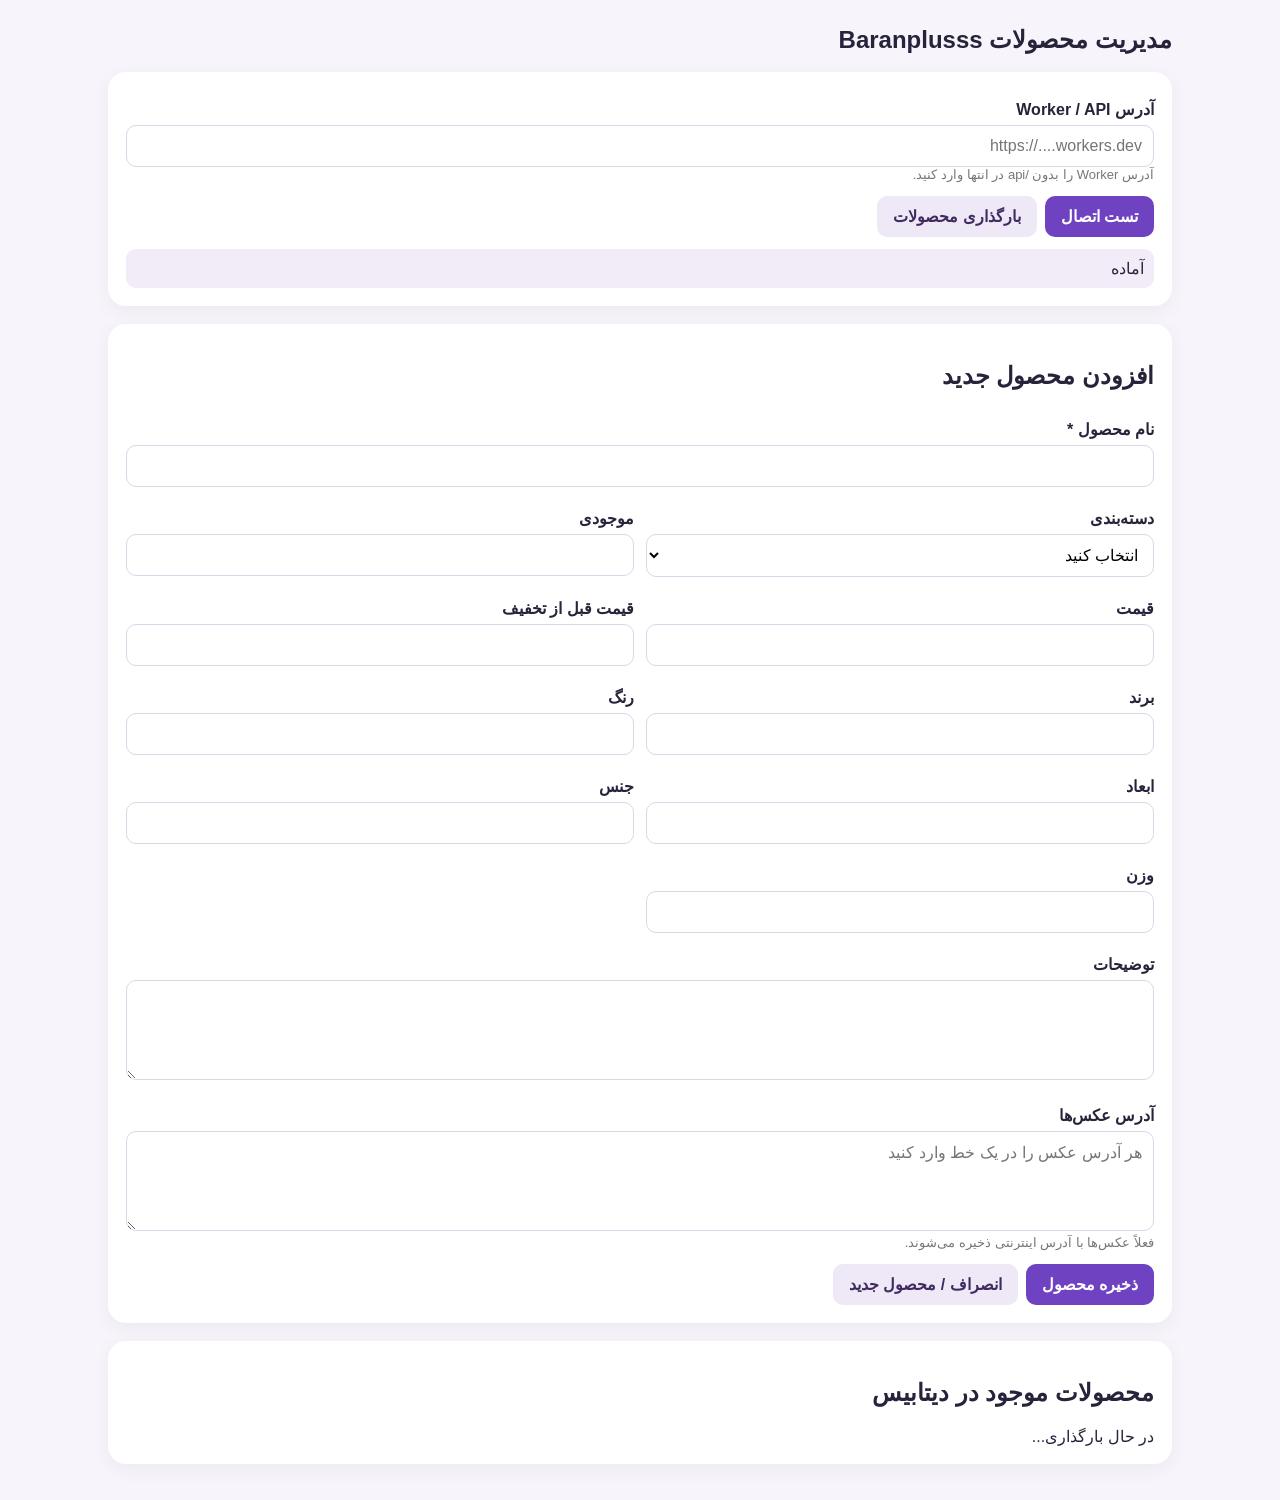
==== commit 1838a5c0: "Add files via upload" ====
--- a/admin.html
+++ b/admin.html
@@ -1,61 +1 @@
-<!doctype html>
-<html lang="fa" dir="rtl">
-<head>
-<meta charset="utf-8"><meta name="viewport" content="width=device-width,initial-scale=1">
-<title>پنل مدیریت | Baranplusss</title>
-<link rel="stylesheet" href="style.css">
-<style>
-:root{--cream:#f7f2e9;--card:#fffdf9;--ink:#332e27;--muted:#81786d;--olive:#5f6749;--olive2:#7c8460;--line:#e8dfd2;--danger:#9b4d43;--shadow:0 12px 35px rgba(67,53,37,.09)}
-*{box-sizing:border-box}body{margin:0;background:linear-gradient(135deg,#f8f3eb,#f2eadf);color:var(--ink);font-family:Tahoma,"Vazirmatn",Arial,sans-serif}.admin-page{max-width:1180px;margin:auto;padding:22px}.topbar{background:rgba(255,253,249,.94);border:1px solid var(--line);border-radius:24px;padding:16px 20px;display:flex;align-items:center;justify-content:space-between;gap:15px;box-shadow:var(--shadow);position:sticky;top:12px;z-index:5}.brand{display:flex;align-items:center;gap:12px}.brand img{width:52px;height:52px;object-fit:cover;border-radius:15px}.brand h1{font-size:20px;margin:0}.brand p{margin:4px 0 0;color:var(--muted);font-size:12px}.top-actions{display:flex;gap:9px;align-items:center;flex-wrap:wrap}.pill{display:inline-flex;align-items:center;gap:7px;padding:9px 12px;border-radius:999px;background:#eef1e7;color:#4e5a3a;font-size:12px;font-weight:bold}.dot{width:8px;height:8px;background:#687a45;border-radius:50%;display:inline-block}.back{color:var(--ink);text-decoration:none;border:1px solid var(--line);padding:9px 13px;border-radius:12px;background:#fff}.hero{padding:30px 6px 18px}.hero h2{font-size:30px;margin:0 0 8px}.hero p{margin:0;color:var(--muted)}.grid{display:grid;grid-template-columns:minmax(0,1.35fr) minmax(300px,.65fr);gap:20px}.card{background:var(--card);border:1px solid var(--line);border-radius:24px;padding:22px;box-shadow:var(--shadow)}.card-title{display:flex;justify-content:space-between;align-items:center;gap:10px;margin-bottom:18px}.card-title h3{margin:0;font-size:18px}.card-title span{font-size:12px;color:var(--muted)}.fields{display:grid;grid-template-columns:repeat(2,minmax(0,1fr));gap:14px}.field.full{grid-column:1/-1}label{display:block;font-size:12px;font-weight:bold;margin:0 0 7px;color:#51483e}input,textarea,select{width:100%;border:1px solid var(--line);background:#fff;border-radius:13px;padding:12px 13px;color:var(--ink);font:inherit;outline:none;transition:.2s}input:focus,textarea:focus,select:focus{border-color:#aeb79a;box-shadow:0 0 0 3px rgba(124,132,96,.11)}textarea{min-height:120px;resize:vertical}.upload{border:1.5px dashed #cfc3b3;background:#fbf7f0;border-radius:18px;padding:18px;text-align:center}.upload input{border:0;background:transparent;padding:0}.upload small{display:block;color:var(--muted);margin-top:7px}.thumbs{display:grid;grid-template-columns:repeat(auto-fill,minmax(85px,1fr));gap:9px;margin-top:12px}.thumb{position:relative;aspect-ratio:1;border-radius:13px;overflow:hidden;border:1px solid var(--line);background:#f6f1e9}.thumb img{width:100%;height:100%;object-fit:contain}.remove-thumb{position:absolute;top:5px;left:5px;border:0;background:rgba(45,38,31,.75);color:#fff;width:24px;height:24px;border-radius:50%;cursor:pointer}.actions{display:flex;gap:10px;margin-top:18px}.btn{border:0;border-radius:14px;padding:13px 18px;font:inherit;font-weight:bold;cursor:pointer}.primary{background:var(--olive);color:#fff;flex:1}.secondary{background:#eee8de;color:var(--ink)}.stats{display:grid;grid-template-columns:repeat(3,1fr);gap:10px;margin-bottom:18px}.stat{background:#f8f3ea;border:1px solid var(--line);border-radius:17px;padding:14px}.stat b{font-size:22px;display:block}.stat span{font-size:11px;color:var(--muted)}.list{display:grid;gap:10px;max-height:650px;overflow:auto}.item{display:flex;align-items:center;gap:12px;border:1px solid var(--line);border-radius:17px;padding:10px;background:#fff}.thumb-small{width:62px;height:62px;border-radius:13px;background:#f5f0e8;display:grid;place-items:center;overflow:hidden;flex:none}.thumb-small img{width:100%;height:100%;object-fit:contain}.item-info{min-width:0;flex:1}.item-info b{display:block;white-space:nowrap;overflow:hidden;text-overflow:ellipsis;font-size:13px}.item-info small{display:block;color:var(--muted);margin-top:5px;font-size:11px}.empty{padding:35px 10px;text-align:center;color:var(--muted)}.toast{position:fixed;bottom:22px;left:50%;transform:translateX(-50%);background:#332e27;color:#fff;padding:13px 18px;border-radius:14px;box-shadow:0 12px 30px rgba(0,0,0,.18);display:none;z-index:20}.error{color:var(--danger);font-size:12px;margin-top:9px}.note{font-size:11px;color:var(--muted);line-height:1.8;margin-top:8px}@media(max-width:850px){.grid{grid-template-columns:1fr}.topbar{position:static}.hero h2{font-size:25px}}@media(max-width:600px){.admin-page{padding:12px}.topbar{border-radius:18px;padding:12px}.brand img{width:44px;height:44px}.fields{grid-template-columns:1fr}.field.full{grid-column:auto}.card{padding:16px;border-radius:19px}.stats{grid-template-columns:1fr 1fr}.top-actions{justify-content:flex-end}.back{font-size:11px}}
-</style>
-</head>
-<body>
-<div class="admin-page">
-<header class="topbar">
-  <div class="brand"><img src="logo-baranplusss.jpg" alt="Baranplusss"><div><h1>Baranplusss</h1><p>پنل مدیریت فروشگاه</p></div></div>
-  <div class="top-actions"><span class="pill"><i class="dot"></i><span id="status">در حال بررسی اتصال...</span></span><a class="back" href="index.html">بازگشت به فروشگاه ←</a></div>
-</header>
-<section class="hero"><h2>مدیریت محصولات</h2><p>محصول را یک‌بار اینجا ثبت کن تا در دیتابیس فروشگاه ذخیره شود و از دستگاه‌های مختلف قابل مشاهده باشد.</p></section>
-<div class="grid">
-<main class="card">
-  <div class="card-title"><h3>➕ افزودن محصول جدید</h3><span>اطلاعات کامل کالا</span></div>
-  <div class="fields">
-    <div class="field"><label>نام کالا</label><input id="name" placeholder="مثلاً ماگ تدی اسموتی"></div>
-    <div class="field"><label>دسته‌بندی</label><select id="cat"><option>خانه و آشپزخانه</option><option>ابزار آشپزخانه</option><option>فلاسک و ماگ</option><option>بانکه و ظروف نگهدارنده</option><option>پلاسکو</option><option>قاشق و چنگال</option></select></div>
-    <div class="field"><label>قیمت فروش (تومان)</label><input id="price" inputmode="numeric" placeholder="مثلاً ۲۸۵۰۰۰"></div>
-    <div class="field"><label>قیمت قبل از تخفیف</label><input id="oldPrice" inputmode="numeric" placeholder="اختیاری"></div>
-    <div class="field"><label>موجودی</label><input id="stock" type="number" value="10" min="0"></div>
-    <div class="field"><label>برند</label><input id="brand" placeholder="اختیاری"></div>
-    <div class="field"><label>رنگ</label><input id="color" placeholder="مثلاً سفید"></div>
-    <div class="field"><label>ابعاد</label><input id="dimensions" placeholder="مثلاً ۱۰ × ۸ سانتی‌متر"></div>
-    <div class="field"><label>جنس</label><input id="material" placeholder="مثلاً سرامیک"></div>
-    <div class="field"><label>وزن</label><input id="weight" placeholder="مثلاً ۳۵۰ گرم"></div>
-    <div class="field full"><label>توضیحات محصول</label><textarea id="description" placeholder="توضیحات کامل محصول، کاربرد، ویژگی‌ها و نکات مهم..."></textarea></div>
-    <div class="field full"><label>تصاویر محصول</label><div class="upload"><input id="images" type="file" accept="image/*" multiple><small>چند تصویر را هم‌زمان انتخاب کن؛ تصویر اول به‌عنوان تصویر اصلی استفاده می‌شود.</small></div><div id="preview" class="thumbs"></div></div>
-  </div>
-  <div class="actions"><button class="btn primary" id="saveBtn" onclick="addProduct()">ذخیره محصول در دیتابیس</button><button class="btn secondary" onclick="clearForm()">پاک کردن</button></div>
-  <div class="note">اطلاعات این فرم به API فروشگاه ارسال می‌شود و در Cloudflare D1 ذخیره خواهد شد.</div>
-</main>
-<aside class="card">
-  <div class="card-title"><h3>محصولات ثبت‌شده</h3><span id="countLabel">۰ کالا</span></div>
-  <div class="stats"><div class="stat"><b id="count">۰</b><span>تعداد کالا</span></div><div class="stat"><b id="stockTotal">۰</b><span>موجودی</span></div><div class="stat"><b id="withImage">۰</b><span>دارای تصویر</span></div></div>
-  <div id="list" class="list"><div class="empty">در حال دریافت محصولات...</div></div>
-</aside>
-</div></div><div id="toast" class="toast"></div>
-<script>
-const API_URL='https://api.baranplusss.ir';
-let products=[];let selectedImages=[];
-const $=id=>document.getElementById(id);
-function fa(n){return Number(n||0).toLocaleString('fa-IR')}
-function apiProduct(x){let imgs=[];if(Array.isArray(x.images))imgs=x.images;else if(typeof x.images==='string'&&x.images){try{imgs=JSON.parse(x.images)||[]}catch(e){}}return {id:x.id,name:x.name||'',cat:x.category||'خانه و آشپزخانه',price:x.price||0,oldPrice:x.old_price||0,stock:Number(x.stock||0),brand:x.brand||'',color:x.color||'',dimensions:x.dimensions||'',material:x.material||'',weight:x.weight||'',description:x.description||'',images:imgs}}
-function toast(t){$('toast').textContent=t;$('toast').style.display='block';setTimeout(()=>$('toast').style.display='none',2500)}
-async function loadProducts(){try{const r=await fetch(API_URL+'/api/products',{cache:'no-store'});if(!r.ok)throw new Error('HTTP '+r.status);const d=await r.json();if(!d.success)throw new Error(d.message||'خطا');products=(d.products||[]).map(apiProduct);$('status').textContent='اتصال به دیتابیس برقرار است';renderList()}catch(e){$('status').textContent='خطا در اتصال به دیتابیس';$('status').parentElement.style.background='#f8e9e6';$('status').parentElement.style.color='#8a443b';$('list').innerHTML='<div class="empty">اتصال به دیتابیس برقرار نشد.<div class="error">'+e.message+'</div></div>'}}
-function renderPreview(){ $('preview').innerHTML=selectedImages.map((x,i)=>`<div class="thumb"><img src="${x}"><button class="remove-thumb" type="button" onclick="removeImage(${i})">×</button></div>`).join('')}
-function removeImage(i){selectedImages.splice(i,1);renderPreview()}
-$('images').addEventListener('change',async e=>{const files=[...e.target.files];const arr=await Promise.all(files.map(f=>new Promise(res=>{const r=new FileReader();r.onload=()=>res(r.result);r.readAsDataURL(f)})));selectedImages=arr;renderPreview()})
-async function addProduct(){const name=$('name').value.trim(),price=$('price').value.replace(/[,٬\s]/g,'').trim();if(!name||!price){toast('نام و قیمت محصول را وارد کنید');return}const btn=$('saveBtn');btn.disabled=true;btn.textContent='در حال ذخیره...';const p={name,category:$('cat').value,price:Number(price)||0,old_price:Number($('oldPrice').value.replace(/[,٬\s]/g,''))||0,stock:Number($('stock').value)||0,brand:$('brand').value,color:$('color').value,dimensions:$('dimensions').value,material:$('material').value,weight:$('weight').value,description:$('description').value,images:selectedImages};try{const r=await fetch(API_URL+'/api/products',{method:'POST',headers:{'Content-Type':'application/json'},body:JSON.stringify(p)});const d=await r.json();if(!r.ok||!d.success)throw new Error(d.message||'خطا در ذخیره');clearForm();await loadProducts();toast('محصول با موفقیت در دیتابیس ذخیره شد ✓')}catch(e){toast('ذخیره انجام نشد: '+e.message)}finally{btn.disabled=false;btn.textContent='ذخیره محصول در دیتابیس'}}
-function clearForm(){['name','price','oldPrice','brand','color','dimensions','material','weight','description'].forEach(id=>$(id).value='');$('cat').value='خانه و آشپزخانه';$('stock').value=10;$('images').value='';selectedImages=[];renderPreview()}
-function renderList(){const totalStock=products.reduce((s,p)=>s+p.stock,0);$('count').textContent=fa(products.length);$('countLabel').textContent=fa(products.length)+' کالا';$('stockTotal').textContent=fa(totalStock);$('withImage').textContent=fa(products.filter(p=>p.images.length).length);$('list').innerHTML=products.length?products.map(p=>`<div class="item"><div class="thumb-small">${p.images[0]?`<img src="${p.images[0]}" alt="">`:'🛍️'}</div><div class="item-info"><b>${escapeHtml(p.name)}</b><small>${escapeHtml(p.cat)} · ${fa(p.price)} تومان · موجودی ${fa(p.stock)}</small></div></div>`).join(''):'<div class="empty">هنوز محصولی در دیتابیس ثبت نشده است.</div>'}
-function escapeHtml(s){return String(s).replace(/[&<>'"]/g,c=>({'&':'&amp;','<':'&lt;','>':'&gt;',"'":'&#39;','"':'&quot;'}[c]))}
-loadProducts();
-</script></body></html>
+<!doctype html><html lang="fa" dir="rtl"><head><meta charset="utf-8"><meta name="viewport" content="width=device-width,initial-scale=1"><title>مدیریت محصولات | Baranplusss</title><style>*{box-sizing:border-box}body{margin:0;font-family:Tahoma,Arial,sans-serif;background:#f7f5fb;color:#27233a}.wrap{max-width:1100px;margin:auto;padding:18px}h1{margin:8px 0 18px;font-size:24px}.card{background:#fff;border-radius:18px;padding:18px;margin-bottom:18px;box-shadow:0 5px 20px #0000000d}label{display:block;font-weight:700;margin:10px 0 6px}input,textarea,select{width:100%;padding:11px;border:1px solid #ddd6e8;border-radius:10px;font:inherit;background:#fff}textarea{min-height:100px;resize:vertical}.grid{display:grid;grid-template-columns:repeat(2,minmax(0,1fr));gap:12px}.full{grid-column:1/-1}button{border:0;border-radius:10px;padding:11px 16px;font:inherit;font-weight:700;cursor:pointer}.primary{background:#6f42c1;color:#fff}.secondary{background:#eee8f7;color:#3f2b5f}.danger{background:#ffe5e5;color:#a40000}.actions{display:flex;gap:8px;flex-wrap:wrap;margin-top:14px}.status{padding:10px;border-radius:10px;background:#f1ecf8;margin-top:12px;white-space:pre-wrap}.product{border:1px solid #eee5f6;border-radius:14px;padding:14px;margin-top:10px}.product-head{display:flex;justify-content:space-between;gap:10px;align-items:center}.muted{color:#777;font-size:13px}.editing{border:2px solid #6f42c1}@media(max-width:700px){.grid{grid-template-columns:1fr}.full{grid-column:auto}.product-head{flex-direction:column;align-items:stretch}}</style></head><body><div class="wrap"><h1>مدیریت محصولات Baranplusss</h1><div class="card"><label>آدرس Worker / API</label><input id="api" placeholder="https://....workers.dev"><div class="muted">آدرس Worker را بدون /api در انتها وارد کنید.</div><div class="actions"><button class="primary" onclick="testApi()">تست اتصال</button><button class="secondary" onclick="loadProducts()">بارگذاری محصولات</button></div><div id="status" class="status">آماده</div></div><div class="card" id="formCard"><h2 id="formTitle">افزودن محصول جدید</h2><input type="hidden" id="editId"><div class="grid"><div class="full"><label>نام محصول *</label><input id="name"></div><div><label>دسته‌بندی</label><select id="category"><option value="">انتخاب کنید</option><option>خانه و آشپزخانه</option><option>ابزار آشپزخانه</option><option>فلاسک و ماگ</option><option>بانکه و ظروف</option><option>محصولات پلاستیکی</option><option>سایر</option></select></div><div><label>موجودی</label><input id="stock" type="number" min="0"></div><div><label>قیمت</label><input id="price" type="number" min="0"></div><div><label>قیمت قبل از تخفیف</label><input id="old_price" type="number" min="0"></div><div><label>برند</label><input id="brand"></div><div><label>رنگ</label><input id="color"></div><div><label>ابعاد</label><input id="dimensions"></div><div><label>جنس</label><input id="material"></div><div><label>وزن</label><input id="weight"></div><div class="full"><label>توضیحات</label><textarea id="description"></textarea></div><div class="full"><label>آدرس عکس‌ها</label><textarea id="images" placeholder="هر آدرس عکس را در یک خط وارد کنید"></textarea><div class="muted">فعلاً عکس‌ها با آدرس اینترنتی ذخیره می‌شوند.</div></div></div><div class="actions"><button class="primary" onclick="saveProduct()">ذخیره محصول</button><button class="secondary" onclick="resetForm()">انصراف / محصول جدید</button></div></div><div class="card"><h2>محصولات موجود در دیتابیس</h2><div id="products">در حال بارگذاری...</div></div></div><script>const $=id=>document.getElementById(id);let products=[];function apiBase(){return $('api').value.trim().replace(/\/+$/,'')}function msg(t){$('status').textContent=t}function saveApi(){localStorage.setItem('baranplusss_api',$('api').value.trim())}async function testApi(){saveApi();const b=apiBase();if(!b)return msg('اول آدرس Worker را وارد کنید.');try{const r=await fetch(b+'/api/test'),d=await r.json();msg(d.message||'اتصال برقرار شد')}catch(e){msg('خطا در اتصال به API:\n'+e.message)}}async function loadProducts(){saveApi();const b=apiBase();if(!b)return msg('اول آدرس Worker را وارد کنید.');$('products').textContent='در حال بارگذاری...';try{const r=await fetch(b+'/api/products'),d=await r.json();if(!r.ok||!d.success)throw Error(d.message||'خطا');products=d.products||[];renderProducts();msg('محصولات از دیتابیس بارگذاری شدند: '+products.length+' محصول')}catch(e){$('products').textContent='خطا در بارگذاری محصولات';msg('خطا:\n'+e.message)}}function renderProducts(){if(!products.length){$('products').innerHTML='<div class="muted">هنوز محصولی در دیتابیس نیست.</div>';return}$('products').innerHTML=products.map(p=>`<div class="product"><div class="product-head"><div><strong>${esc(p.name)}</strong><div class="muted">شناسه: ${p.id} | موجودی: ${p.stock??0} | قیمت: ${Number(p.price||0).toLocaleString('fa-IR')} تومان</div></div><div class="actions"><button class="primary" onclick="editProduct(${p.id})">ویرایش</button><button class="danger" onclick="deleteProduct(${p.id})">حذف</button></div></div></div>`).join('')}function editProduct(id){const p=products.find(x=>Number(x.id)===Number(id));if(!p)return;$('editId').value=p.id;$('formTitle').textContent='ویرایش محصول شماره '+p.id;['name','brand','color','dimensions','material','weight','description'].forEach(k=>$(k).value=p[k]||'');$('category').value=p.category||'';$('price').value=p.price||0;$('old_price').value=p.old_price||0;$('stock').value=p.stock||0;let imgs=[];try{imgs=JSON.parse(p.images||'[]')}catch(e){}$('images').value=Array.isArray(imgs)?imgs.join('\n'):'';$('formCard').classList.add('editing');scrollTo({top:0,behavior:'smooth'})}function data(){return{name:$('name').value.trim(),category:$('category').value,price:Number($('price').value)||0,old_price:Number($('old_price').value)||0,stock:Number($('stock').value)||0,brand:$('brand').value.trim(),color:$('color').value.trim(),dimensions:$('dimensions').value.trim(),material:$('material').value.trim(),weight:$('weight').value.trim(),description:$('description').value.trim(),images:$('images').value.split('\n').map(x=>x.trim()).filter(Boolean)}}async function saveProduct(){saveApi();const b=apiBase(),d=data(),id=$('editId').value;if(!b)return msg('اول آدرس Worker را وارد کنید.');if(!d.name)return msg('نام محصول را وارد کنید.');try{const r=await fetch(id?b+'/api/products/'+id:b+'/api/products',{method:id?'PUT':'POST',headers:{'Content-Type':'application/json'},body:JSON.stringify(d)}),j=await r.json();if(!r.ok||!j.success)throw Error(j.message||'خطا در ذخیره');msg(id?'محصول با موفقیت ویرایش شد.':'محصول با موفقیت اضافه شد.');resetForm();await loadProducts()}catch(e){msg('خطا:\n'+e.message)}}async function deleteProduct(id){const p=products.find(x=>Number(x.id)===Number(id));if(!p||!confirm('محصول «'+p.name+'» حذف شود؟'))return;try{const r=await fetch(apiBase()+'/api/products/'+id,{method:'DELETE'}),d=await r.json();if(!r.ok||!d.success)throw Error(d.message||'خطا');msg('محصول حذف شد.');await loadProducts()}catch(e){msg('خطا در حذف:\n'+e.message)}}function resetForm(){$('editId').value='';$('formTitle').textContent='افزودن محصول جدید';['name','price','old_price','stock','brand','color','dimensions','material','weight','description','images'].forEach(id=>$(id).value='');$('category').value='';$('formCard').classList.remove('editing')}function esc(v){return String(v??'').replace(/[&<>"']/g,c=>({'&':'&amp;','<':'&lt;','>':'&gt;','"':'&quot;',"'":'&#039;'}[c]))}$('api').value=localStorage.getItem('baranplusss_api')||'';if($('api').value)loadProducts();</script></body></html>
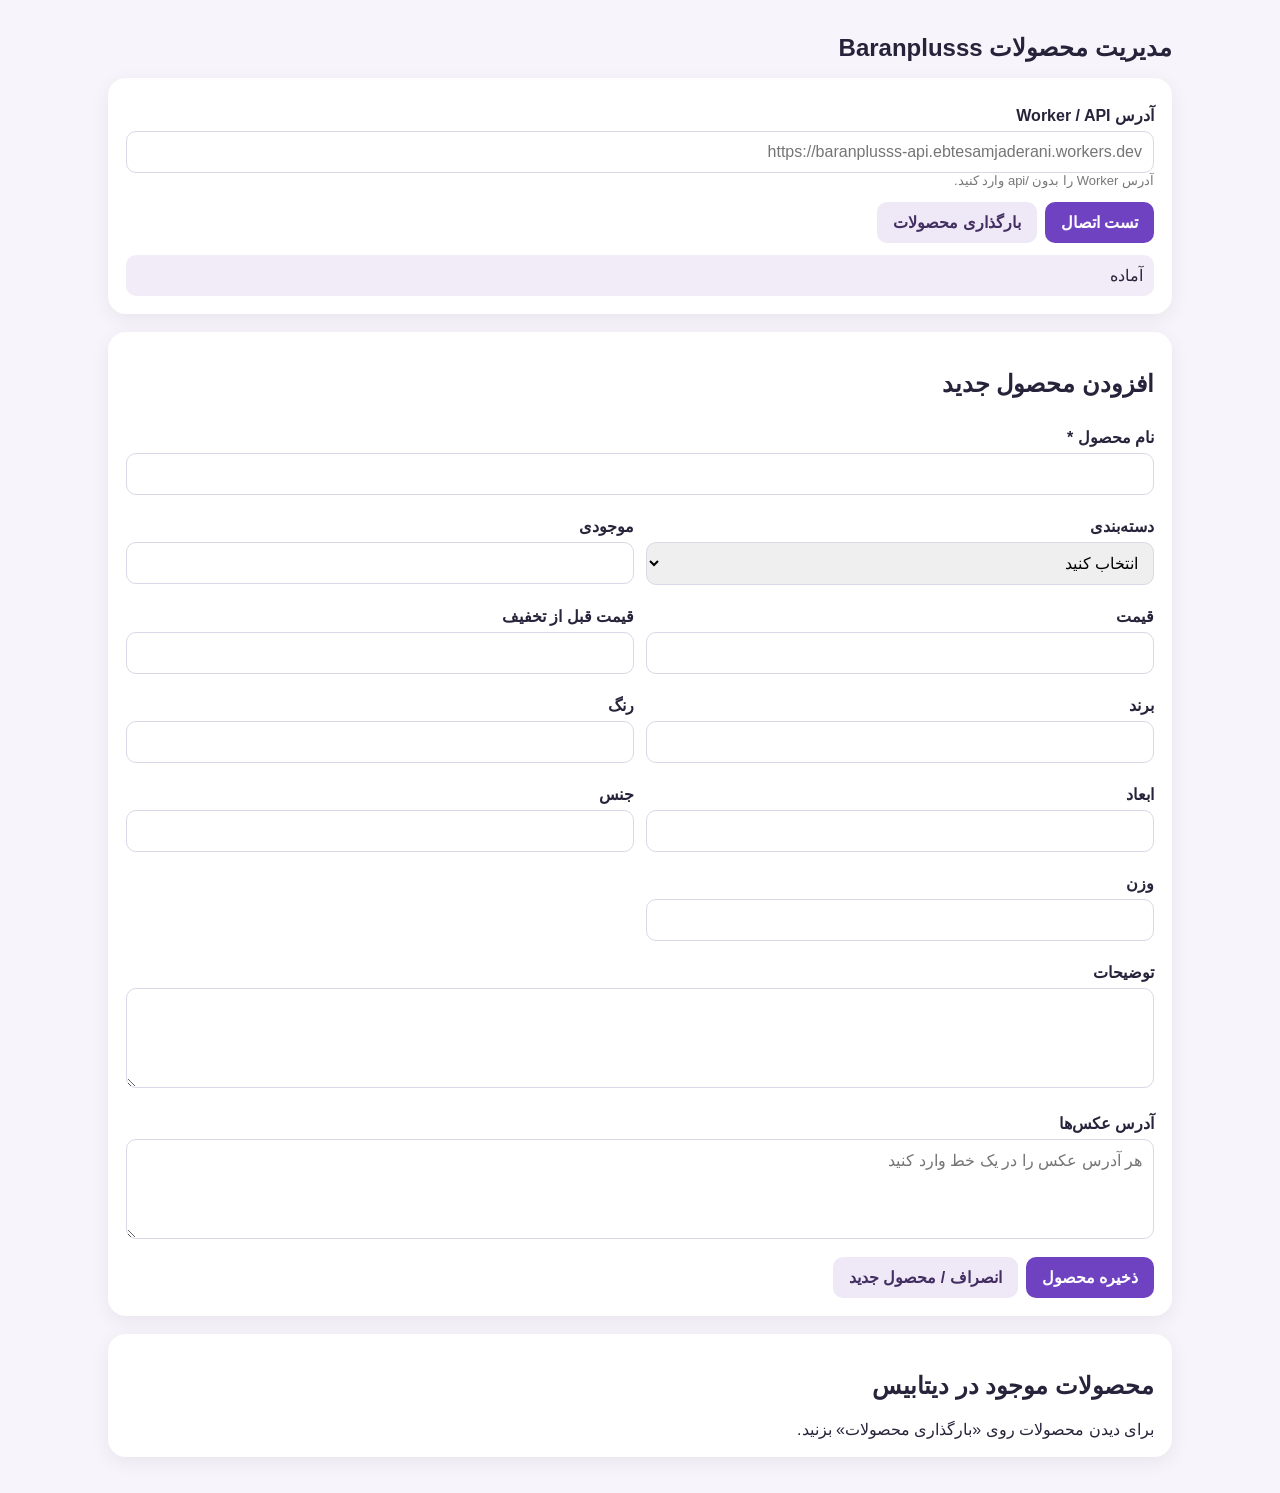
==== commit a52d9e94: "Add files via upload" ====
--- a/admin.html
+++ b/admin.html
@@ -1 +1,26 @@
-<!doctype html><html lang="fa" dir="rtl"><head><meta charset="utf-8"><meta name="viewport" content="width=device-width,initial-scale=1"><title>مدیریت محصولات | Baranplusss</title><style>*{box-sizing:border-box}body{margin:0;font-family:Tahoma,Arial,sans-serif;background:#f7f5fb;color:#27233a}.wrap{max-width:1100px;margin:auto;padding:18px}h1{margin:8px 0 18px;font-size:24px}.card{background:#fff;border-radius:18px;padding:18px;margin-bottom:18px;box-shadow:0 5px 20px #0000000d}label{display:block;font-weight:700;margin:10px 0 6px}input,textarea,select{width:100%;padding:11px;border:1px solid #ddd6e8;border-radius:10px;font:inherit;background:#fff}textarea{min-height:100px;resize:vertical}.grid{display:grid;grid-template-columns:repeat(2,minmax(0,1fr));gap:12px}.full{grid-column:1/-1}button{border:0;border-radius:10px;padding:11px 16px;font:inherit;font-weight:700;cursor:pointer}.primary{background:#6f42c1;color:#fff}.secondary{background:#eee8f7;color:#3f2b5f}.danger{background:#ffe5e5;color:#a40000}.actions{display:flex;gap:8px;flex-wrap:wrap;margin-top:14px}.status{padding:10px;border-radius:10px;background:#f1ecf8;margin-top:12px;white-space:pre-wrap}.product{border:1px solid #eee5f6;border-radius:14px;padding:14px;margin-top:10px}.product-head{display:flex;justify-content:space-between;gap:10px;align-items:center}.muted{color:#777;font-size:13px}.editing{border:2px solid #6f42c1}@media(max-width:700px){.grid{grid-template-columns:1fr}.full{grid-column:auto}.product-head{flex-direction:column;align-items:stretch}}</style></head><body><div class="wrap"><h1>مدیریت محصولات Baranplusss</h1><div class="card"><label>آدرس Worker / API</label><input id="api" placeholder="https://....workers.dev"><div class="muted">آدرس Worker را بدون /api در انتها وارد کنید.</div><div class="actions"><button class="primary" onclick="testApi()">تست اتصال</button><button class="secondary" onclick="loadProducts()">بارگذاری محصولات</button></div><div id="status" class="status">آماده</div></div><div class="card" id="formCard"><h2 id="formTitle">افزودن محصول جدید</h2><input type="hidden" id="editId"><div class="grid"><div class="full"><label>نام محصول *</label><input id="name"></div><div><label>دسته‌بندی</label><select id="category"><option value="">انتخاب کنید</option><option>خانه و آشپزخانه</option><option>ابزار آشپزخانه</option><option>فلاسک و ماگ</option><option>بانکه و ظروف</option><option>محصولات پلاستیکی</option><option>سایر</option></select></div><div><label>موجودی</label><input id="stock" type="number" min="0"></div><div><label>قیمت</label><input id="price" type="number" min="0"></div><div><label>قیمت قبل از تخفیف</label><input id="old_price" type="number" min="0"></div><div><label>برند</label><input id="brand"></div><div><label>رنگ</label><input id="color"></div><div><label>ابعاد</label><input id="dimensions"></div><div><label>جنس</label><input id="material"></div><div><label>وزن</label><input id="weight"></div><div class="full"><label>توضیحات</label><textarea id="description"></textarea></div><div class="full"><label>آدرس عکس‌ها</label><textarea id="images" placeholder="هر آدرس عکس را در یک خط وارد کنید"></textarea><div class="muted">فعلاً عکس‌ها با آدرس اینترنتی ذخیره می‌شوند.</div></div></div><div class="actions"><button class="primary" onclick="saveProduct()">ذخیره محصول</button><button class="secondary" onclick="resetForm()">انصراف / محصول جدید</button></div></div><div class="card"><h2>محصولات موجود در دیتابیس</h2><div id="products">در حال بارگذاری...</div></div></div><script>const $=id=>document.getElementById(id);let products=[];function apiBase(){return $('api').value.trim().replace(/\/+$/,'')}function msg(t){$('status').textContent=t}function saveApi(){localStorage.setItem('baranplusss_api',$('api').value.trim())}async function testApi(){saveApi();const b=apiBase();if(!b)return msg('اول آدرس Worker را وارد کنید.');try{const r=await fetch(b+'/api/test'),d=await r.json();msg(d.message||'اتصال برقرار شد')}catch(e){msg('خطا در اتصال به API:\n'+e.message)}}async function loadProducts(){saveApi();const b=apiBase();if(!b)return msg('اول آدرس Worker را وارد کنید.');$('products').textContent='در حال بارگذاری...';try{const r=await fetch(b+'/api/products'),d=await r.json();if(!r.ok||!d.success)throw Error(d.message||'خطا');products=d.products||[];renderProducts();msg('محصولات از دیتابیس بارگذاری شدند: '+products.length+' محصول')}catch(e){$('products').textContent='خطا در بارگذاری محصولات';msg('خطا:\n'+e.message)}}function renderProducts(){if(!products.length){$('products').innerHTML='<div class="muted">هنوز محصولی در دیتابیس نیست.</div>';return}$('products').innerHTML=products.map(p=>`<div class="product"><div class="product-head"><div><strong>${esc(p.name)}</strong><div class="muted">شناسه: ${p.id} | موجودی: ${p.stock??0} | قیمت: ${Number(p.price||0).toLocaleString('fa-IR')} تومان</div></div><div class="actions"><button class="primary" onclick="editProduct(${p.id})">ویرایش</button><button class="danger" onclick="deleteProduct(${p.id})">حذف</button></div></div></div>`).join('')}function editProduct(id){const p=products.find(x=>Number(x.id)===Number(id));if(!p)return;$('editId').value=p.id;$('formTitle').textContent='ویرایش محصول شماره '+p.id;['name','brand','color','dimensions','material','weight','description'].forEach(k=>$(k).value=p[k]||'');$('category').value=p.category||'';$('price').value=p.price||0;$('old_price').value=p.old_price||0;$('stock').value=p.stock||0;let imgs=[];try{imgs=JSON.parse(p.images||'[]')}catch(e){}$('images').value=Array.isArray(imgs)?imgs.join('\n'):'';$('formCard').classList.add('editing');scrollTo({top:0,behavior:'smooth'})}function data(){return{name:$('name').value.trim(),category:$('category').value,price:Number($('price').value)||0,old_price:Number($('old_price').value)||0,stock:Number($('stock').value)||0,brand:$('brand').value.trim(),color:$('color').value.trim(),dimensions:$('dimensions').value.trim(),material:$('material').value.trim(),weight:$('weight').value.trim(),description:$('description').value.trim(),images:$('images').value.split('\n').map(x=>x.trim()).filter(Boolean)}}async function saveProduct(){saveApi();const b=apiBase(),d=data(),id=$('editId').value;if(!b)return msg('اول آدرس Worker را وارد کنید.');if(!d.name)return msg('نام محصول را وارد کنید.');try{const r=await fetch(id?b+'/api/products/'+id:b+'/api/products',{method:id?'PUT':'POST',headers:{'Content-Type':'application/json'},body:JSON.stringify(d)}),j=await r.json();if(!r.ok||!j.success)throw Error(j.message||'خطا در ذخیره');msg(id?'محصول با موفقیت ویرایش شد.':'محصول با موفقیت اضافه شد.');resetForm();await loadProducts()}catch(e){msg('خطا:\n'+e.message)}}async function deleteProduct(id){const p=products.find(x=>Number(x.id)===Number(id));if(!p||!confirm('محصول «'+p.name+'» حذف شود؟'))return;try{const r=await fetch(apiBase()+'/api/products/'+id,{method:'DELETE'}),d=await r.json();if(!r.ok||!d.success)throw Error(d.message||'خطا');msg('محصول حذف شد.');await loadProducts()}catch(e){msg('خطا در حذف:\n'+e.message)}}function resetForm(){$('editId').value='';$('formTitle').textContent='افزودن محصول جدید';['name','price','old_price','stock','brand','color','dimensions','material','weight','description','images'].forEach(id=>$(id).value='');$('category').value='';$('formCard').classList.remove('editing')}function esc(v){return String(v??'').replace(/[&<>"']/g,c=>({'&':'&amp;','<':'&lt;','>':'&gt;','"':'&quot;',"'":'&#039;'}[c]))}$('api').value=localStorage.getItem('baranplusss_api')||'';if($('api').value)loadProducts();</script></body></html>
+<!doctype html>
+<html lang="fa" dir="rtl">
+<head><meta charset="utf-8"><meta name="viewport" content="width=device-width,initial-scale=1"><title>مدیریت محصولات | Baranplusss</title>
+<style>*{box-sizing:border-box}body{margin:0;font-family:Tahoma,Arial,sans-serif;background:#f7f5fb;color:#27233a}.wrap{max-width:1100px;margin:auto;padding:18px}.card{background:#fff;border-radius:18px;padding:18px;margin-bottom:18px;box-shadow:0 5px 20px #0001}h1{font-size:24px}label{display:block;font-weight:700;margin:10px 0 6px}input,textarea,select{width:100%;padding:11px;border:1px solid #ddd6e8;border-radius:10px;font:inherit}textarea{min-height:100px}.grid{display:grid;grid-template-columns:repeat(2,1fr);gap:12px}.full{grid-column:1/-1}button{border:0;border-radius:10px;padding:11px 16px;font:inherit;font-weight:700;cursor:pointer}.primary{background:#6f42c1;color:#fff}.secondary{background:#eee8f7;color:#432e62}.danger{background:#ffe5e5;color:#a00000}.actions{display:flex;gap:8px;flex-wrap:wrap;margin-top:14px}.status{padding:11px;border-radius:10px;background:#f1ecf8;margin-top:12px;white-space:pre-wrap}.product{border:1px solid #eee5f6;border-radius:14px;padding:14px;margin-top:10px}.head{display:flex;justify-content:space-between;gap:10px;align-items:center}.muted{color:#777;font-size:13px}.editing{border:2px solid #6f42c1}@media(max-width:700px){.grid{grid-template-columns:1fr}.full{grid-column:auto}.head{flex-direction:column;align-items:stretch}}</style></head>
+<body><div class="wrap"><h1>مدیریت محصولات Baranplusss</h1>
+<div class="card"><label>آدرس Worker / API</label><input id="api" placeholder="https://baranplusss-api.ebtesamjaderani.workers.dev"><div class="muted">آدرس Worker را بدون /api وارد کنید.</div><div class="actions"><button class="primary" onclick="testApi()">تست اتصال</button><button class="secondary" onclick="loadProducts()">بارگذاری محصولات</button></div><div id="status" class="status">آماده</div></div>
+<div class="card" id="formCard"><h2 id="formTitle">افزودن محصول جدید</h2><input type="hidden" id="editId"><div class="grid">
+<div class="full"><label>نام محصول *</label><input id="name"></div><div><label>دسته‌بندی</label><select id="category"><option value="">انتخاب کنید</option><option>خانه و آشپزخانه</option><option>ابزار آشپزخانه</option><option>فلاسک و ماگ</option><option>بانکه و ظروف</option><option>محصولات پلاستیکی</option><option>سایر</option></select></div><div><label>موجودی</label><input id="stock" type="number" min="0"></div><div><label>قیمت</label><input id="price" type="number" min="0"></div><div><label>قیمت قبل از تخفیف</label><input id="old_price" type="number" min="0"></div><div><label>برند</label><input id="brand"></div><div><label>رنگ</label><input id="color"></div><div><label>ابعاد</label><input id="dimensions"></div><div><label>جنس</label><input id="material"></div><div><label>وزن</label><input id="weight"></div><div class="full"><label>توضیحات</label><textarea id="description"></textarea></div><div class="full"><label>آدرس عکس‌ها</label><textarea id="images" placeholder="هر آدرس عکس را در یک خط وارد کنید"></textarea></div></div><div class="actions"><button class="primary" onclick="saveProduct()">ذخیره محصول</button><button class="secondary" onclick="resetForm()">انصراف / محصول جدید</button></div></div>
+<div class="card"><h2>محصولات موجود در دیتابیس</h2><div id="products">برای دیدن محصولات روی «بارگذاری محصولات» بزنید.</div></div></div>
+<script>
+const $=id=>document.getElementById(id);let products=[];
+function base(){let v=$('api').value.trim().replace(/\/+$/,'');v=v.replace(/\/api$/i,'');return v}
+function msg(t){$('status').textContent=t}
+function saveBase(){let v=base();if(v)localStorage.setItem('baranplusss_api',v);return v}
+async function api(path,opt={}){const b=saveBase();if(!b)throw Error('آدرس Worker وارد نشده است.');const r=await fetch(b+path,{...opt,cache:'no-store',headers:{'Accept':'application/json','Content-Type':'application/json',...(opt.headers||{})}});const text=await r.text();let d;try{d=JSON.parse(text)}catch(e){throw Error('پاسخ API قابل خواندن نیست. HTTP '+r.status)}if(!r.ok||d.success===false)throw Error((d.message||'خطای API')+' (HTTP '+r.status+')');return d}
+async function testApi(){try{const d=await api('/api/test');msg('اتصال موفق است:\n'+(d.message||'Baranplusss API is working'));}catch(e){msg('خطا در اتصال به API:\n'+e.message)}}
+async function loadProducts(){ $('products').textContent='در حال بارگذاری...';try{const d=await api('/api/products');products=Array.isArray(d.products)?d.products:[];render();msg('محصولات با موفقیت از دیتابیس دریافت شدند.');}catch(e){$('products').textContent='خطا در بارگذاری محصولات:\n'+e.message;msg('خطا در بارگذاری محصولات:\n'+e.message)}}
+function render(){if(!products.length){$('products').innerHTML='<div class="muted">محصولی پیدا نشد.</div>';return}$('products').innerHTML=products.map(p=>`<div class="product"><div class="head"><div><strong>${esc(p.name)}</strong><div class="muted">شناسه: ${p.id} | موجودی: ${p.stock||0} | قیمت: ${Number(p.price||0).toLocaleString('fa-IR')} تومان</div></div><div class="actions"><button class="primary" onclick="editProduct(${Number(p.id)})">ویرایش</button><button class="danger" onclick="deleteProduct(${Number(p.id)})">حذف</button></div></div></div>`).join('')}
+function editProduct(id){const p=products.find(x=>Number(x.id)===id);if(!p)return;$('editId').value=p.id;$('formTitle').textContent='ویرایش محصول شماره '+p.id;for(const k of ['name','category','price','old_price','stock','brand','color','dimensions','material','weight','description'])$(k).value=p[k]??'';let im=[];try{im=JSON.parse(p.images||'[]')}catch(e){}$('images').value=Array.isArray(im)?im.join('\n'):'';$('formCard').classList.add('editing');scrollTo({top:0,behavior:'smooth'})}
+function data(){return{name:$('name').value.trim(),category:$('category').value,price:Number($('price').value)||0,old_price:Number($('old_price').value)||0,stock:Number($('stock').value)||0,brand:$('brand').value.trim(),color:$('color').value.trim(),dimensions:$('dimensions').value.trim(),material:$('material').value.trim(),weight:$('weight').value.trim(),description:$('description').value.trim(),images:$('images').value.split('\n').map(x=>x.trim()).filter(Boolean)}}
+async function saveProduct(){const id=$('editId').value,p=data();if(!p.name)return msg('نام محصول را وارد کنید.');try{await api(id?'/api/products/'+id:'/api/products',{method:id?'PUT':'POST',body:JSON.stringify(p)});msg(id?'محصول با موفقیت ویرایش شد.':'محصول با موفقیت اضافه شد.');resetForm();await loadProducts()}catch(e){msg('خطا در ذخیره محصول:\n'+e.message)}}
+async function deleteProduct(id){const p=products.find(x=>Number(x.id)===id);if(!p||!confirm('محصول «'+p.name+'» حذف شود؟'))return;try{await api('/api/products/'+id,{method:'DELETE'});await loadProducts();msg('محصول حذف شد.')}catch(e){msg('خطا در حذف محصول:\n'+e.message)}}
+function resetForm(){$('editId').value='';$('formTitle').textContent='افزودن محصول جدید';['name','price','old_price','stock','brand','color','dimensions','material','weight','description','images'].forEach(id=>$(id).value='');$('category').value='';$('formCard').classList.remove('editing')}
+function esc(v){return String(v??'').replace(/[&<>"']/g,c=>({'&':'&amp;','<':'&lt;','>':'&gt;','"':'&quot;',"'":'&#039;'}[c]))}
+$('api').value=localStorage.getItem('baranplusss_api')||'';
+</script></body></html>
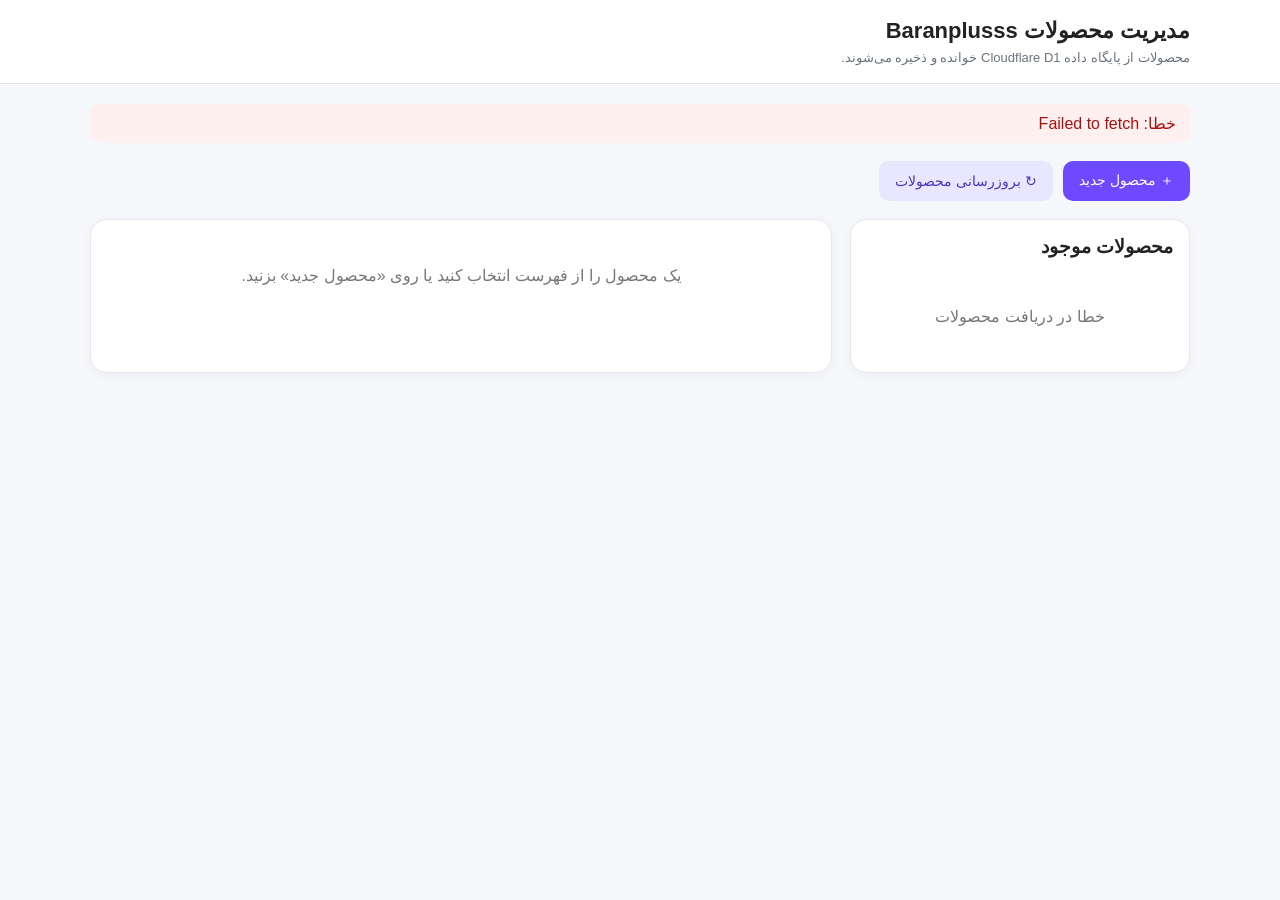
==== commit 6f3accc3: "Add files via upload" ====
--- a/admin.html
+++ b/admin.html
@@ -1,26 +1,280 @@
-<!doctype html>
+<!DOCTYPE html>
 <html lang="fa" dir="rtl">
-<head><meta charset="utf-8"><meta name="viewport" content="width=device-width,initial-scale=1"><title>مدیریت محصولات | Baranplusss</title>
-<style>*{box-sizing:border-box}body{margin:0;font-family:Tahoma,Arial,sans-serif;background:#f7f5fb;color:#27233a}.wrap{max-width:1100px;margin:auto;padding:18px}.card{background:#fff;border-radius:18px;padding:18px;margin-bottom:18px;box-shadow:0 5px 20px #0001}h1{font-size:24px}label{display:block;font-weight:700;margin:10px 0 6px}input,textarea,select{width:100%;padding:11px;border:1px solid #ddd6e8;border-radius:10px;font:inherit}textarea{min-height:100px}.grid{display:grid;grid-template-columns:repeat(2,1fr);gap:12px}.full{grid-column:1/-1}button{border:0;border-radius:10px;padding:11px 16px;font:inherit;font-weight:700;cursor:pointer}.primary{background:#6f42c1;color:#fff}.secondary{background:#eee8f7;color:#432e62}.danger{background:#ffe5e5;color:#a00000}.actions{display:flex;gap:8px;flex-wrap:wrap;margin-top:14px}.status{padding:11px;border-radius:10px;background:#f1ecf8;margin-top:12px;white-space:pre-wrap}.product{border:1px solid #eee5f6;border-radius:14px;padding:14px;margin-top:10px}.head{display:flex;justify-content:space-between;gap:10px;align-items:center}.muted{color:#777;font-size:13px}.editing{border:2px solid #6f42c1}@media(max-width:700px){.grid{grid-template-columns:1fr}.full{grid-column:auto}.head{flex-direction:column;align-items:stretch}}</style></head>
-<body><div class="wrap"><h1>مدیریت محصولات Baranplusss</h1>
-<div class="card"><label>آدرس Worker / API</label><input id="api" placeholder="https://baranplusss-api.ebtesamjaderani.workers.dev"><div class="muted">آدرس Worker را بدون /api وارد کنید.</div><div class="actions"><button class="primary" onclick="testApi()">تست اتصال</button><button class="secondary" onclick="loadProducts()">بارگذاری محصولات</button></div><div id="status" class="status">آماده</div></div>
-<div class="card" id="formCard"><h2 id="formTitle">افزودن محصول جدید</h2><input type="hidden" id="editId"><div class="grid">
-<div class="full"><label>نام محصول *</label><input id="name"></div><div><label>دسته‌بندی</label><select id="category"><option value="">انتخاب کنید</option><option>خانه و آشپزخانه</option><option>ابزار آشپزخانه</option><option>فلاسک و ماگ</option><option>بانکه و ظروف</option><option>محصولات پلاستیکی</option><option>سایر</option></select></div><div><label>موجودی</label><input id="stock" type="number" min="0"></div><div><label>قیمت</label><input id="price" type="number" min="0"></div><div><label>قیمت قبل از تخفیف</label><input id="old_price" type="number" min="0"></div><div><label>برند</label><input id="brand"></div><div><label>رنگ</label><input id="color"></div><div><label>ابعاد</label><input id="dimensions"></div><div><label>جنس</label><input id="material"></div><div><label>وزن</label><input id="weight"></div><div class="full"><label>توضیحات</label><textarea id="description"></textarea></div><div class="full"><label>آدرس عکس‌ها</label><textarea id="images" placeholder="هر آدرس عکس را در یک خط وارد کنید"></textarea></div></div><div class="actions"><button class="primary" onclick="saveProduct()">ذخیره محصول</button><button class="secondary" onclick="resetForm()">انصراف / محصول جدید</button></div></div>
-<div class="card"><h2>محصولات موجود در دیتابیس</h2><div id="products">برای دیدن محصولات روی «بارگذاری محصولات» بزنید.</div></div></div>
+<head>
+<meta charset="UTF-8">
+<meta name="viewport" content="width=device-width, initial-scale=1.0">
+<title>مدیریت محصولات | Baranplusss</title>
+<style>
+*{box-sizing:border-box}
+body{margin:0;background:#f6f7fb;color:#222;font-family:Tahoma,Arial,sans-serif}
+header{background:#fff;border-bottom:1px solid #e5e7eb;padding:18px 20px;position:sticky;top:0;z-index:10}
+.wrap{max-width:1100px;margin:auto}
+h1{margin:0 0 6px;font-size:22px}
+.muted{color:#6b7280;font-size:13px}
+.toolbar{display:flex;gap:10px;flex-wrap:wrap;margin:18px 0}
+button{border:0;border-radius:10px;padding:11px 16px;cursor:pointer;font-family:inherit;font-size:14px}
+.primary{background:#6d4aff;color:#fff}.secondary{background:#e9e7ff;color:#4d35bd}.danger{background:#fee2e2;color:#b91c1c}.gray{background:#eef0f3;color:#333}
+.status{padding:10px 14px;border-radius:10px;background:#eefbf2;color:#176b35;margin-bottom:15px;display:none}
+.status.err{background:#fff0f0;color:#a11}
+.grid{display:grid;grid-template-columns:340px 1fr;gap:18px}
+.card{background:#fff;border:1px solid #e5e7eb;border-radius:16px;padding:16px;box-shadow:0 3px 14px #00000008}
+.list{max-height:70vh;overflow:auto}
+.item{padding:13px;border:1px solid #eee;border-radius:12px;margin-bottom:9px;cursor:pointer;background:#fff}
+.item.active{border-color:#6d4aff;background:#f7f5ff}
+.item strong{display:block;margin-bottom:5px}
+.item small{color:#777}
+label{display:block;font-size:13px;font-weight:bold;margin:12px 0 6px}
+input,select,textarea{width:100%;padding:11px;border:1px solid #d9dde5;border-radius:10px;font-family:inherit;font-size:14px;background:#fff}
+textarea{min-height:100px;resize:vertical}
+.row{display:grid;grid-template-columns:1fr 1fr;gap:12px}
+.actions{display:flex;gap:8px;flex-wrap:wrap;margin-top:18px}
+.preview{display:flex;gap:10px;flex-wrap:wrap;margin-top:10px}
+.photo{position:relative;width:105px;height:105px;border:1px solid #ddd;border-radius:10px;overflow:hidden;background:#fafafa}
+.photo img{width:100%;height:100%;object-fit:contain}
+.photo button{position:absolute;top:4px;left:4px;width:26px;height:26px;padding:0;border-radius:50%;background:#fff;color:#b91c1c;box-shadow:0 1px 5px #0002}
+.empty{color:#777;text-align:center;padding:30px 10px}
+@media(max-width:800px){.grid{grid-template-columns:1fr}.list{max-height:none}.row{grid-template-columns:1fr}}
+</style>
+</head>
+<body>
+<header>
+<div class="wrap">
+<h1>مدیریت محصولات Baranplusss</h1>
+<div class="muted">محصولات از پایگاه داده Cloudflare D1 خوانده و ذخیره می‌شوند.</div>
+</div>
+</header>
+
+<main class="wrap" style="padding:20px 0">
+<div id="status" class="status"></div>
+
+<div class="toolbar">
+<button class="primary" onclick="newProduct()">＋ محصول جدید</button>
+<button class="secondary" onclick="loadProducts()">↻ بروزرسانی محصولات</button>
+</div>
+
+<div class="grid">
+<section class="card">
+<h3 style="margin-top:0">محصولات موجود</h3>
+<div id="productList" class="list"><div class="empty">در حال دریافت محصولات...</div></div>
+</section>
+
+<section class="card">
+<div id="editor">
+<div class="empty">یک محصول را از فهرست انتخاب کنید یا روی «محصول جدید» بزنید.</div>
+</div>
+</section>
+</div>
+</main>
+
 <script>
-const $=id=>document.getElementById(id);let products=[];
-function base(){let v=$('api').value.trim().replace(/\/+$/,'');v=v.replace(/\/api$/i,'');return v}
-function msg(t){$('status').textContent=t}
-function saveBase(){let v=base();if(v)localStorage.setItem('baranplusss_api',v);return v}
-async function api(path,opt={}){const b=saveBase();if(!b)throw Error('آدرس Worker وارد نشده است.');const r=await fetch(b+path,{...opt,cache:'no-store',headers:{'Accept':'application/json','Content-Type':'application/json',...(opt.headers||{})}});const text=await r.text();let d;try{d=JSON.parse(text)}catch(e){throw Error('پاسخ API قابل خواندن نیست. HTTP '+r.status)}if(!r.ok||d.success===false)throw Error((d.message||'خطای API')+' (HTTP '+r.status+')');return d}
-async function testApi(){try{const d=await api('/api/test');msg('اتصال موفق است:\n'+(d.message||'Baranplusss API is working'));}catch(e){msg('خطا در اتصال به API:\n'+e.message)}}
-async function loadProducts(){ $('products').textContent='در حال بارگذاری...';try{const d=await api('/api/products');products=Array.isArray(d.products)?d.products:[];render();msg('محصولات با موفقیت از دیتابیس دریافت شدند.');}catch(e){$('products').textContent='خطا در بارگذاری محصولات:\n'+e.message;msg('خطا در بارگذاری محصولات:\n'+e.message)}}
-function render(){if(!products.length){$('products').innerHTML='<div class="muted">محصولی پیدا نشد.</div>';return}$('products').innerHTML=products.map(p=>`<div class="product"><div class="head"><div><strong>${esc(p.name)}</strong><div class="muted">شناسه: ${p.id} | موجودی: ${p.stock||0} | قیمت: ${Number(p.price||0).toLocaleString('fa-IR')} تومان</div></div><div class="actions"><button class="primary" onclick="editProduct(${Number(p.id)})">ویرایش</button><button class="danger" onclick="deleteProduct(${Number(p.id)})">حذف</button></div></div></div>`).join('')}
-function editProduct(id){const p=products.find(x=>Number(x.id)===id);if(!p)return;$('editId').value=p.id;$('formTitle').textContent='ویرایش محصول شماره '+p.id;for(const k of ['name','category','price','old_price','stock','brand','color','dimensions','material','weight','description'])$(k).value=p[k]??'';let im=[];try{im=JSON.parse(p.images||'[]')}catch(e){}$('images').value=Array.isArray(im)?im.join('\n'):'';$('formCard').classList.add('editing');scrollTo({top:0,behavior:'smooth'})}
-function data(){return{name:$('name').value.trim(),category:$('category').value,price:Number($('price').value)||0,old_price:Number($('old_price').value)||0,stock:Number($('stock').value)||0,brand:$('brand').value.trim(),color:$('color').value.trim(),dimensions:$('dimensions').value.trim(),material:$('material').value.trim(),weight:$('weight').value.trim(),description:$('description').value.trim(),images:$('images').value.split('\n').map(x=>x.trim()).filter(Boolean)}}
-async function saveProduct(){const id=$('editId').value,p=data();if(!p.name)return msg('نام محصول را وارد کنید.');try{await api(id?'/api/products/'+id:'/api/products',{method:id?'PUT':'POST',body:JSON.stringify(p)});msg(id?'محصول با موفقیت ویرایش شد.':'محصول با موفقیت اضافه شد.');resetForm();await loadProducts()}catch(e){msg('خطا در ذخیره محصول:\n'+e.message)}}
-async function deleteProduct(id){const p=products.find(x=>Number(x.id)===id);if(!p||!confirm('محصول «'+p.name+'» حذف شود؟'))return;try{await api('/api/products/'+id,{method:'DELETE'});await loadProducts();msg('محصول حذف شد.')}catch(e){msg('خطا در حذف محصول:\n'+e.message)}}
-function resetForm(){$('editId').value='';$('formTitle').textContent='افزودن محصول جدید';['name','price','old_price','stock','brand','color','dimensions','material','weight','description','images'].forEach(id=>$(id).value='');$('category').value='';$('formCard').classList.remove('editing')}
-function esc(v){return String(v??'').replace(/[&<>"']/g,c=>({'&':'&amp;','<':'&lt;','>':'&gt;','"':'&quot;',"'":'&#039;'}[c]))}
-$('api').value=localStorage.getItem('baranplusss_api')||'';
-</script></body></html>
+const API = "https://api.baranplusss.ir";
+let products = [];
+let selectedId = null;
+let images = [];
+
+function showStatus(msg, error=false){
+  const el=document.getElementById("status");
+  el.textContent=msg;
+  el.className="status"+(error?" err":"");
+  el.style.display="block";
+  clearTimeout(window.statusTimer);
+  window.statusTimer=setTimeout(()=>el.style.display="none",4500);
+}
+
+function esc(v){
+  return String(v ?? "").replace(/[&<>"']/g,m=>({"&":"&amp;","<":"&lt;",">":"&gt;",'"':"&quot;","'":"&#039;"}[m]));
+}
+
+function parseImages(v){
+  if(Array.isArray(v)) return v;
+  if(!v) return [];
+  try{
+    const x=JSON.parse(v);
+    return Array.isArray(x)?x:[];
+  }catch(e){return []}
+}
+
+async function loadProducts(){
+  document.getElementById("productList").innerHTML='<div class="empty">در حال دریافت...</div>';
+  try{
+    const r=await fetch(API+"/api/products");
+    const data=await r.json();
+    if(!data.success) throw new Error(data.message||"خطا در دریافت محصولات");
+    products=data.products||[];
+    renderList();
+    showStatus("محصولات با موفقیت دریافت شدند.");
+  }catch(e){
+    document.getElementById("productList").innerHTML='<div class="empty">خطا در دریافت محصولات</div>';
+    showStatus("خطا: "+e.message,true);
+  }
+}
+
+function renderList(){
+  const el=document.getElementById("productList");
+  if(!products.length){el.innerHTML='<div class="empty">هنوز محصولی ثبت نشده است.</div>';return}
+  el.innerHTML=products.map(p=>`
+    <div class="item ${selectedId===p.id?"active":""}" onclick="editProduct(${p.id})">
+      <strong>${esc(p.name)}</strong>
+      <small>کد ${p.id} · ${Number(p.price||0).toLocaleString("fa-IR")} تومان · موجودی ${Number(p.stock||0).toLocaleString("fa-IR")}</small>
+    </div>`).join("");
+}
+
+function newProduct(){
+  selectedId=null;
+  images=[];
+  renderEditor({
+    name:"",category:"",price:0,old_price:0,stock:0,brand:"",
+    color:"",dimensions:"",material:"",weight:"",description:""
+  },true);
+  renderList();
+}
+
+function editProduct(id){
+  const p=products.find(x=>Number(x.id)===Number(id));
+  if(!p)return;
+  selectedId=p.id;
+  images=parseImages(p.images);
+  renderEditor(p,false);
+  renderList();
+}
+
+function renderEditor(p,isNew){
+  document.getElementById("editor").innerHTML=`
+    <h2 style="margin-top:0">${isNew?"افزودن محصول جدید":"ویرایش محصول #"+esc(p.id)}</h2>
+
+    <label>نام محصول *</label>
+    <input id="f_name" value="${esc(p.name)}">
+
+    <div class="row">
+      <div><label>دسته‌بندی</label><input id="f_category" value="${esc(p.category)}"></div>
+      <div><label>برند</label><input id="f_brand" value="${esc(p.brand)}"></div>
+    </div>
+
+    <div class="row">
+      <div><label>قیمت</label><input id="f_price" type="number" value="${Number(p.price)||0}"></div>
+      <div><label>قیمت قبلی</label><input id="f_old_price" type="number" value="${Number(p.old_price)||0}"></div>
+    </div>
+
+    <div class="row">
+      <div><label>موجودی</label><input id="f_stock" type="number" value="${Number(p.stock)||0}"></div>
+      <div><label>رنگ</label><input id="f_color" value="${esc(p.color)}"></div>
+    </div>
+
+    <div class="row">
+      <div><label>ابعاد</label><input id="f_dimensions" value="${esc(p.dimensions)}"></div>
+      <div><label>جنس</label><input id="f_material" value="${esc(p.material)}"></div>
+    </div>
+
+    <label>وزن</label>
+    <input id="f_weight" value="${esc(p.weight)}">
+
+    <label>توضیحات</label>
+    <textarea id="f_description">${esc(p.description)}</textarea>
+
+    <label>عکس‌های محصول</label>
+    <input id="imageInput" type="file" accept="image/*" multiple onchange="readImages(event)">
+    <div class="muted" style="margin-top:6px">می‌توانی چند عکس را از گالری/کامپیوتر انتخاب کنی. عکس‌های قبلی تا وقتی حذفشان نکنی باقی می‌مانند.</div>
+    <div id="preview" class="preview"></div>
+
+    <div class="actions">
+      <button class="primary" onclick="saveProduct()">${isNew?"ذخیره محصول":"ذخیره تغییرات"}</button>
+      ${!isNew?'<button class="danger" onclick="deleteProduct()">حذف محصول</button>':""}
+      <button class="gray" onclick="loadProducts()">انصراف / بروزرسانی</button>
+    </div>
+  `;
+  renderPreview();
+}
+
+function renderPreview(){
+  const el=document.getElementById("preview");
+  if(!el)return;
+  if(!images.length){el.innerHTML='<div class="muted">هنوز عکسی انتخاب نشده است.</div>';return}
+  el.innerHTML=images.map((src,i)=>`
+    <div class="photo">
+      <img src="${esc(src)}" alt="تصویر محصول">
+      <button onclick="removeImage(${i})" title="حذف">×</button>
+    </div>`).join("");
+}
+
+function removeImage(i){
+  images.splice(i,1);
+  renderPreview();
+}
+
+function readImages(event){
+  const files=[...(event.target.files||[])];
+  if(!files.length)return;
+  let pending=files.length;
+  files.forEach(file=>{
+    if(!file.type.startsWith("image/")){pending--;return}
+    const reader=new FileReader();
+    reader.onload=()=>{images.push(reader.result);pending--;renderPreview()};
+    reader.readAsDataURL(file);
+  });
+  event.target.value="";
+}
+
+function formData(){
+  return {
+    name:document.getElementById("f_name").value.trim(),
+    category:document.getElementById("f_category").value.trim(),
+    price:Number(document.getElementById("f_price").value)||0,
+    old_price:Number(document.getElementById("f_old_price").value)||0,
+    stock:Number(document.getElementById("f_stock").value)||0,
+    brand:document.getElementById("f_brand").value.trim(),
+    color:document.getElementById("f_color").value.trim(),
+    dimensions:document.getElementById("f_dimensions").value.trim(),
+    material:document.getElementById("f_material").value.trim(),
+    weight:document.getElementById("f_weight").value.trim(),
+    description:document.getElementById("f_description").value.trim(),
+    images:images
+  };
+}
+
+async function saveProduct(){
+  const data=formData();
+  if(!data.name){showStatus("نام محصول را وارد کن.",true);return}
+
+  try{
+    const isNew=selectedId===null;
+    const url=isNew?API+"/api/products":API+"/api/products/"+selectedId;
+    const r=await fetch(url,{
+      method:isNew?"POST":"PUT",
+      headers:{"Content-Type":"application/json"},
+      body:JSON.stringify(data)
+    });
+    const result=await r.json();
+    if(!result.success) throw new Error(result.message||"خطا در ذخیره محصول");
+
+    showStatus(isNew?"محصول با موفقیت اضافه شد.":"تغییرات محصول با موفقیت ذخیره شد.");
+    selectedId=isNew?result.id:selectedId;
+    await loadProducts();
+    if(selectedId) editProduct(selectedId);
+  }catch(e){
+    showStatus("خطا در ذخیره: "+e.message,true);
+  }
+}
+
+async function deleteProduct(){
+  if(!selectedId)return;
+  const p=products.find(x=>Number(x.id)===Number(selectedId));
+  if(!confirm("آیا از حذف «"+(p?.name||"این محصول")+"» مطمئنی؟"))return;
+
+  try{
+    const r=await fetch(API+"/api/products/"+selectedId,{method:"DELETE"});
+    const result=await r.json();
+    if(!result.success) throw new Error(result.message||"خطا در حذف");
+    selectedId=null;
+    images=[];
+    showStatus("محصول با موفقیت حذف شد.");
+    await loadProducts();
+    document.getElementById("editor").innerHTML='<div class="empty">محصول حذف شد. محصول دیگری را انتخاب کنید.</div>';
+  }catch(e){
+    showStatus("خطا در حذف: "+e.message,true);
+  }
+}
+
+loadProducts();
+</script>
+</body>
+</html>
